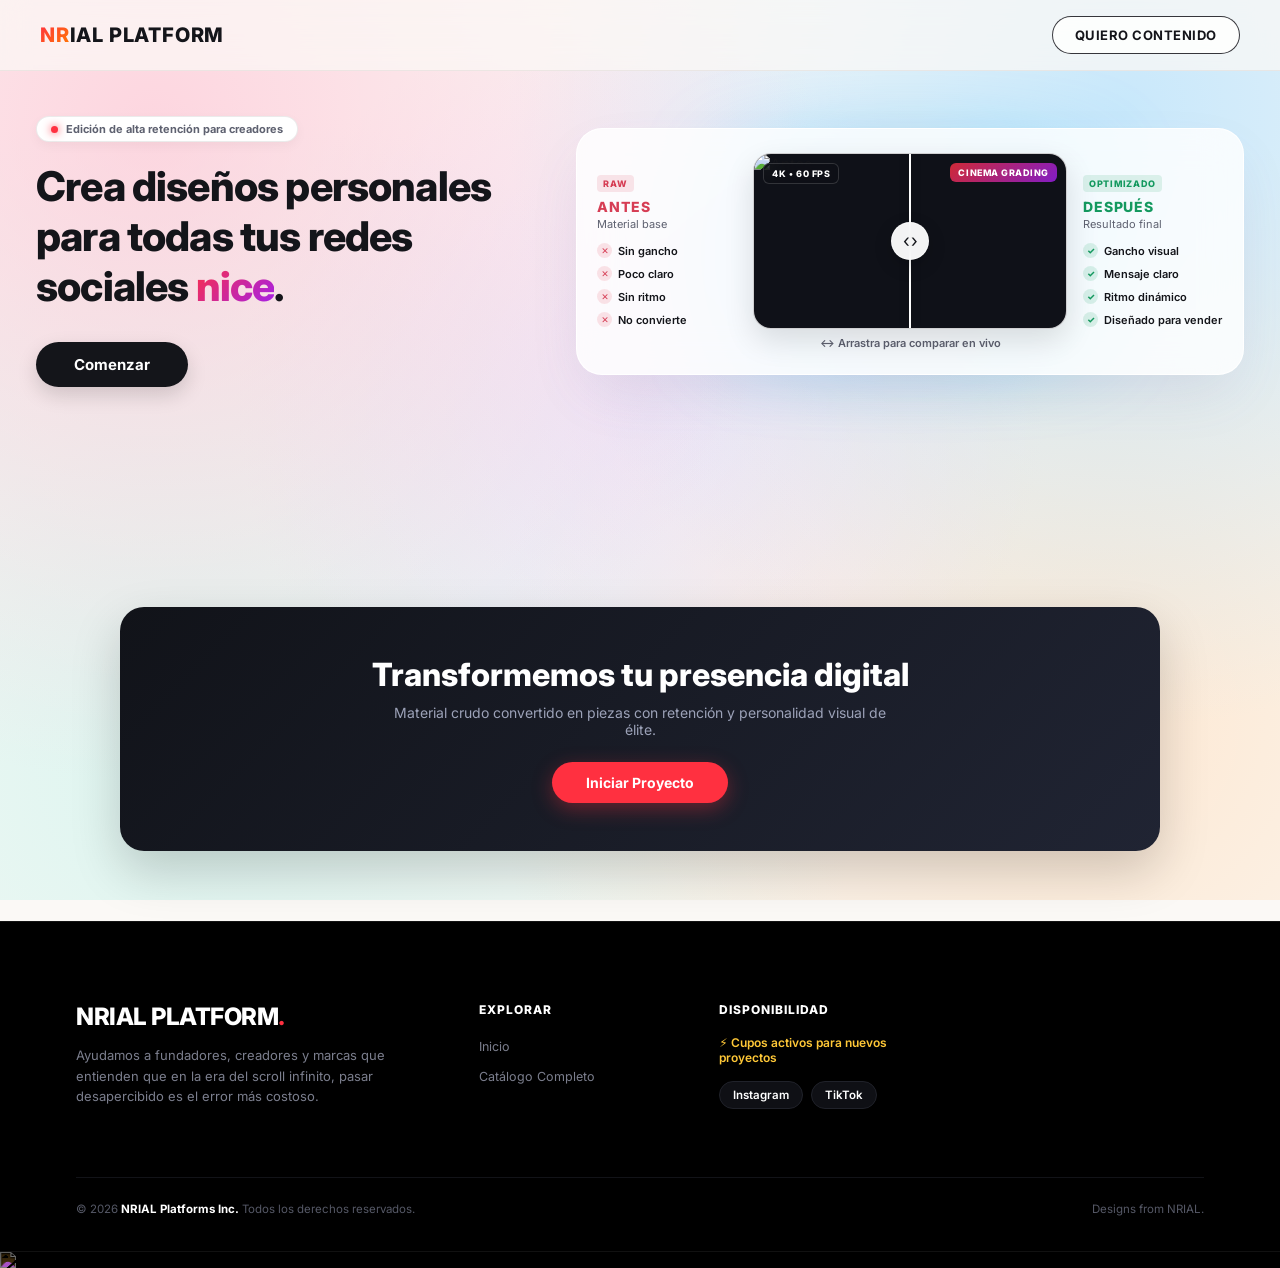
==== index.html @ 4a310483 "manifest" ====
<!doctype html>
<html lang="es">
<head>
  <meta charset="utf-8" />
  <meta name="viewport" content="width=device-width, initial-scale=1" />
  <title>NRIAL PLATFORM</title>
  
  <link rel="preconnect" href="https://fonts.googleapis.com">
  <link rel="preconnect" href="https://fonts.gstatic.com" crossorigin>
  <link href="https://fonts.googleapis.com/css2?family=Inter:wght@400;500;600;700;800&family=Syne:wght@700;800&display=swap" rel="stylesheet">
  <link rel="stylesheet" href="styles.css" />
</head>
<body>

  <!-- =========================================
       BARRA DE NAVEGACIÓN
  ========================================== -->
  <header class="navbar">
    <div class="nav-container">
      <a href="index.html" class="brand">
        <span class="brand-glow">NR</span>IAL PLATFORM
      </a>
      <a href="#contacto" class="btn-nav">QUIERO CONTENIDO</a>
    </div>
  </header>

  <!-- =========================================
       1. HERO HORIZONTAL 16:9
  ========================================== -->
  <section class="hero-wrapper">
    <div class="hero-grid">
      
      <div class="hero-left">
        <div class="hero-pill-badge">
          <span class="pill-dot"></span>
          <span>Edición de alta retención para creadores</span>
        </div>
        <h1 class="hero-title">
          Crea diseños personales para todas tus redes sociales <span class="highlight-gradient">nice</span>.
        </h1>
        <div class="hero-action">
          <a href="#galeria" class="btn-start">Comenzar</a>
        </div>
      </div>

      <div class="hero-right">
        <div class="hero-ambient-glow"></div>

        <div class="card-horizontal">
          <!-- Lateral ANTES -->
          <div class="panel-side side-before">
            <span class="panel-chip chip-before">RAW</span>
            <h2 class="panel-title">ANTES</h2>
            <span class="panel-subtitle">Material base</span>
            <ul class="panel-list">
              <li><span class="bullet-cross">✕</span> Sin gancho</li>
              <li><span class="bullet-cross">✕</span> Poco claro</li>
              <li><span class="bullet-cross">✕</span> Sin ritmo</li>
              <li><span class="bullet-cross">✕</span> No convierte</li>
            </ul>
          </div>

          <!-- Comparador 16:9 -->
          <div class="comparator-outer">
            <div class="badge-cinema badge-top-left">4K • 60 FPS</div>
            <div class="badge-cinema badge-top-right">CINEMA GRADING</div>

            <div class="comparator-16-9" data-comparison>
              <img
                class="media-layer"
                src="assets/videoantes.webp"
                alt="Antes"
                draggable="false"
              />
              <div class="media-clip">
                <img
                  class="media-layer"
                  src="assets/videodespues.webp"
                  alt="Después"
                  draggable="false"
                />
              </div>
              <div class="slider-line"></div>
              <div class="slider-handle">
                <span>‹</span><span>›</span>
              </div>
            </div>

            <div class="slider-hint">
              <span>↔ Arrastra para comparar en vivo</span>
            </div>
          </div>

          <!-- Lateral DESPUÉS -->
          <div class="panel-side side-after">
            <span class="panel-chip chip-after">OPTIMIZADO</span>
            <h2 class="panel-title">DESPUÉS</h2>
            <span class="panel-subtitle">Resultado final</span>
            <ul class="panel-list">
              <li><span class="bullet-check">✓</span> Gancho visual</li>
              <li><span class="bullet-check">✓</span> Mensaje claro</li>
              <li><span class="bullet-check">✓</span> Ritmo dinámico</li>
              <li><span class="bullet-check">✓</span> Diseñado para vender</li>
            </ul>
          </div>
        </div>
      </div>

    </div>
  </section>

  <!-- =========================================
       2. SECCIÓN GALERÍA (MÁXIMO 6 CARTILLAS)
  ========================================== -->
  <section class="gallery-section" id="galeria">
    <div class="gallery-container">
      <div class="cards-grid" id="cards-grid"></div>

      <div class="load-more-wrap">
        <a href="galeria.html" id="load-more-btn" class="btn-load-more is-hidden">
          Ver más...
        </a>
      </div>
    </div>
  </section>

  <!-- =========================================
       3. BANNER PRE-FOOTER
  ========================================== -->
  <section class="cta-banner" id="contacto">
    <div class="cta-inner">
      <h2>Transformemos tu presencia digital</h2>
      <p>Material crudo convertido en piezas con retención y personalidad visual de élite.</p>
      <a href="https://wa.me/" target="_blank" rel="noopener" class="btn-cta-main">
        Iniciar Proyecto
      </a>
    </div>
  </section>

  <!-- =========================================
       PIE DE PÁGINA TOTALMENTE EN NEGRO (#000000)
  ========================================== -->
  <footer class="footer-creative">
    <div class="footer-container">
      <div class="footer-top">
        <div class="footer-col brand-col">
          <div class="footer-brand">NRIAL PLATFORM<span class="brand-dot">.</span></div>
          <p class="footer-manifesto">
            Ayudamos a fundadores, creadores y marcas que entienden que en la era del scroll infinito, pasar desapercibido es el error más costoso.
          </p>
        </div>

        <div class="footer-col">
          <h4 class="col-title">Explorar</h4>
          <ul class="col-links">
            <li><a href="index.html">Inicio</a></li>
            <li><a href="galeria.html">Catálogo Completo</a></li>
          </ul>
        </div>

        <div class="footer-col">
          <h4 class="col-title">Disponibilidad</h4>
          <div class="studio-clock">
            <span>⚡ Cupos activos para nuevos proyectos</span>
          </div>
          <div class="social-pills">
            <a href="https://instagram.com" target="_blank" rel="noopener" class="social-pill">Instagram</a>
            <a href="https://tiktok.com" target="_blank" rel="noopener" class="social-pill">TikTok</a>
          </div>
        </div>
      </div>

      <div class="footer-bottom">
        <div class="copyright">
          © 2026 <strong>NRIAL Platforms Inc.</strong> Todos los derechos reservados.
        </div>
        <div class="signature">
          Designs from NRIAL.
        </div>
      </div>
    </div>

    <div class="footer-image-strip">
      <img src="nrial.png" alt="NRIAL" class="nrial-bottom-img" />
    </div>
  </footer>

  <!-- =========================================
       PLANTILLA REUTILIZABLE (SOPORTA VIDEO E IMAGEN)
  ========================================== -->
  <template id="card-template">
    <article class="ig-card">
      <header class="post-header">
        <div class="profile">
          <div class="story-ring">
            <div class="avatar"><span>NR</span></div>
          </div>
          <div class="profile-meta">
            <div class="username-row">
              <strong>nrial.platforms</strong>
              <span class="verified" aria-label="verificado">✓</span>
            </div>
            <span class="location">Miami, USA</span>
          </div>
        </div>
        <button class="more" type="button" aria-label="Más opciones">•••</button>
      </header>

      <!-- Comparador 3:4 -->
      <div class="comparison-wrap">
        <div class="comparison" data-comparison>
          <img class="before-media" alt="Antes" draggable="false" loading="lazy" />
          <div class="after-clip">
            <video class="after-video" muted loop playsinline preload="none"></video>
          </div>
          <span class="media-label before-label">Antes</span>
          <span class="media-label after-label">Después</span>
          <div class="slider-line"></div>
          <div class="slider-handle">
            <span>‹</span><span>›</span>
          </div>
        </div>
      </div>

      <div class="post-actions">
        <div class="left-actions">
          <div class="action-item liked">
            <svg aria-label="Me gusta" width="22" height="22" viewBox="0 0 24 24" fill="#ff3040">
              <path d="M12 21.35l-1.45-1.32C5.4 15.36 2 12.28 2 8.5 2 5.42 4.42 3 7.5 3c1.74 0 3.41.81 4.5 2.09C13.09 3.81 14.76 3 16.5 3 19.58 3 22 5.42 22 8.5c0 3.78-3.4 6.86-8.55 11.54L12 21.35z"/>
            </svg>
            <span>12.8K</span>
          </div>
          <div class="action-item">
            <svg aria-label="Comentar" width="22" height="22" viewBox="0 0 24 24" fill="none" stroke="currentColor" stroke-width="2" stroke-linecap="round" stroke-linejoin="round">
              <path d="M21 11.5a8.38 8.38 0 0 1-.9 3.8 8.5 8.5 0 0 1-7.6 4.7 8.38 8.38 0 0 1-3.8-.9L3 21l1.9-5.7a8.38 8.38 0 0 1-.9-3.8 8.5 8.5 0 0 1 4.7-7.6 8.38 8.38 0 0 1 3.8-.9h.5a8.48 8.48 0 0 1 8 8v.5z"/>
            </svg>
            <span>186</span>
          </div>
          <div class="action-item">
            <svg aria-label="Repost" width="21" height="21" viewBox="0 0 24 24" fill="none" stroke="currentColor" stroke-width="2" stroke-linecap="round" stroke-linejoin="round">
              <polyline points="17 1 21 5 17 9"></polyline>
              <path d="M3 11V9a4 4 0 0 1 4-4h14"></path>
              <polyline points="7 23 3 19 7 15"></polyline>
              <path d="M21 13v2a4 4 0 0 1-4 4H3"></path>
            </svg>
            <span>75</span>
          </div>
        </div>
        <div class="action-item save-action">
          <svg aria-label="Guardar" width="22" height="22" viewBox="0 0 24 24" fill="none" stroke="currentColor" stroke-width="2" stroke-linecap="round" stroke-linejoin="round">
            <path d="M19 21l-7-5-7 5V5a2 2 0 0 1 2-2h10a2 2 0 0 1 2 2z"></path>
          </svg>
        </div>
      </div>

      <div class="engagement">
        <div class="mini-avatars" aria-hidden="true">
          <span>AB</span><span>LM</span><span>JR</span>
        </div>
        <strong>12,847 Me gusta</strong>
      </div>

      <div class="caption">
        <strong>nrial.platforms</strong>
        <span>Transformación visual real de alta fidelidad. 🔥</span>
        <div class="hashtags">#Visuales #AntesYDespues #Nrial</div>
      </div>

      <footer class="post-footer">
        <button class="comments-link" type="button">Ver los 186 comentarios</button>
        <span class="dot">•</span>
        <span>Hace 2 días</span>
      </footer>
    </article>
  </template>

  <script src="script.js"></script>
</body>
</html>
---- styles.css ----
/* ======================================================
   CONFIGURACIÓN GENERAL
====================================================== */
* {
  box-sizing: border-box;
}

:root {
  --text-main: #14151a;
  --text-muted: #5e6170;
  --bg-paper: #fbf9f6;
  --card-glass: rgba(255, 255, 255, 0.82);
  --border-soft: rgba(255, 255, 255, 0.95);
  --shadow-watercolor: 0 24px 60px -15px rgba(115, 95, 145, 0.15);
  --accent-red: #ff3040;
  --accent-green: #14995f;
}

html, body {
  margin: 0;
  min-height: 100%;
  font-family: 'Inter', system-ui, -apple-system, sans-serif;
  color: var(--text-main);
  background-color: var(--bg-paper);
  background-image:
    radial-gradient(circle at 12% 14%, rgba(255, 185, 205, 0.55) 0%, transparent 48%),
    radial-gradient(circle at 88% 12%, rgba(165, 220, 255, 0.58) 0%, transparent 45%),
    radial-gradient(circle at 50% 45%, rgba(225, 205, 255, 0.42) 0%, transparent 50%),
    radial-gradient(circle at 85% 80%, rgba(255, 215, 175, 0.5) 0%, transparent 46%),
    radial-gradient(circle at 15% 85%, rgba(185, 240, 232, 0.46) 0%, transparent 50%);
  background-attachment: fixed;
  overflow-x: hidden;
}

/* ======================================================
   NAVBAR
====================================================== */
.navbar {
  width: 100%;
  padding: 16px 40px;
  background: rgba(251, 249, 246, 0.72);
  backdrop-filter: blur(14px);
  -webkit-backdrop-filter: blur(14px);
  border-bottom: 1px solid rgba(225, 220, 215, 0.6);
  position: sticky;
  top: 0;
  z-index: 100;
}

.nav-container {
  max-width: 1400px;
  margin: 0 auto;
  display: flex;
  justify-content: space-between;
  align-items: center;
}

.brand {
  font-size: 20px;
  font-weight: 800;
  letter-spacing: 0.04em;
  text-decoration: none;
  color: var(--text-main);
}

.brand-glow {
  background: linear-gradient(135deg, #ff3040, #ff7b00);
  -webkit-background-clip: text;
  -webkit-text-fill-color: transparent;
}

.btn-nav {
  text-decoration: none;
  font-size: 13px;
  font-weight: 700;
  letter-spacing: 0.04em;
  color: var(--text-main);
  padding: 10px 22px;
  border-radius: 999px;
  border: 1.5px solid rgba(20, 21, 26, 0.85);
  background: rgba(255, 255, 255, 0.85);
  transition: all 0.25s ease;
}

.btn-nav:hover {
  background: #14151a;
  color: #fff;
}

/* ======================================================
   1. HERO HORIZONTAL (16:9)
====================================================== */
.hero-wrapper {
  max-width: 1400px;
  margin: 0 auto;
  padding: 45px 36px 65px;
}

.hero-grid {
  display: grid;
  grid-template-columns: 1fr 1.35fr;
  gap: 46px;
  align-items: center;
}

.hero-pill-badge {
  display: inline-flex;
  align-items: center;
  gap: 8px;
  background: #ffffff;
  padding: 5px 14px;
  border-radius: 999px;
  border: 1px solid rgba(0, 0, 0, 0.08);
  font-size: 11px;
  font-weight: 700;
  color: var(--text-muted);
  margin-bottom: 20px;
  box-shadow: 0 4px 12px rgba(0, 0, 0, 0.04);
}

.pill-dot {
  width: 7px;
  height: 7px;
  background: var(--accent-red);
  border-radius: 50%;
  box-shadow: 0 0 8px var(--accent-red);
}

.hero-title {
  font-size: clamp(30px, 3.2vw, 44px);
  line-height: 1.22;
  font-weight: 800;
  letter-spacing: -0.02em;
  margin: 0 0 30px;
}

.highlight-gradient {
  background: linear-gradient(135deg, #ff3040, #a020f0);
  -webkit-background-clip: text;
  -webkit-text-fill-color: transparent;
}

.btn-start {
  display: inline-block;
  text-decoration: none;
  font-size: 15px;
  font-weight: 700;
  color: #fff;
  background: #14151a;
  padding: 13px 38px;
  border-radius: 999px;
  box-shadow: 0 8px 20px rgba(0, 0, 0, 0.15);
  transition: all 0.25s ease;
}

.btn-start:hover {
  transform: translateY(-2px);
  box-shadow: 0 12px 28px rgba(0, 0, 0, 0.22);
}

.hero-right {
  position: relative;
  width: 100%;
}

.hero-ambient-glow {
  position: absolute;
  inset: -10px;
  background: radial-gradient(circle at 50% 50%, rgba(255, 48, 64, 0.18), rgba(0, 180, 255, 0.18), transparent 70%);
  filter: blur(28px);
  z-index: 1;
  pointer-events: none;
}

.card-horizontal {
  position: relative;
  z-index: 2;
  background: var(--card-glass);
  border: 1px solid var(--border-soft);
  border-radius: 26px;
  padding: 24px 20px;
  box-shadow: var(--shadow-watercolor);
  backdrop-filter: blur(20px);
  -webkit-backdrop-filter: blur(20px);
  display: grid;
  grid-template-columns: 140px 1fr 140px;
  gap: 16px;
  align-items: center;
}

.panel-side {
  display: flex;
  flex-direction: column;
}

.panel-chip {
  font-size: 9px;
  font-weight: 800;
  letter-spacing: 0.08em;
  padding: 3px 6px;
  border-radius: 4px;
  width: fit-content;
  margin-bottom: 6px;
}

.chip-before { background: rgba(214, 61, 84, 0.12); color: #d63d54; }
.chip-after { background: rgba(20, 153, 95, 0.12); color: #14995f; }

.panel-title {
  font-size: 14px;
  font-weight: 800;
  letter-spacing: 0.06em;
  margin: 0;
}

.side-before .panel-title { color: #d63d54; }
.side-after .panel-title { color: #14995f; }

.panel-subtitle {
  font-size: 11px;
  color: var(--text-muted);
  margin-top: 2px;
  margin-bottom: 12px;
}

.panel-list {
  list-style: none;
  padding: 0;
  margin: 0;
  display: flex;
  flex-direction: column;
  gap: 8px;
}

.panel-list li {
  display: flex;
  align-items: center;
  gap: 6px;
  font-size: 11px;
  font-weight: 600;
}

.bullet-cross, .bullet-check {
  width: 15px;
  height: 15px;
  border-radius: 50%;
  display: inline-grid;
  place-items: center;
  font-size: 9px;
  font-weight: 800;
  flex-shrink: 0;
}

.bullet-cross { background: rgba(230, 70, 90, 0.14); color: #d63d54; }
.bullet-check { background: rgba(20, 160, 100, 0.14); color: #14995f; }

.comparator-outer {
  position: relative;
  width: 100%;
}

.badge-cinema {
  position: absolute;
  z-index: 10;
  top: 10px;
  font-size: 9px;
  font-weight: 800;
  letter-spacing: 0.06em;
  padding: 4px 8px;
  border-radius: 6px;
  backdrop-filter: blur(8px);
  -webkit-backdrop-filter: blur(8px);
  pointer-events: none;
}

.badge-top-left {
  left: 10px;
  background: rgba(14, 16, 22, 0.65);
  color: #ffffff;
  border: 1px solid rgba(255, 255, 255, 0.15);
}

.badge-top-right {
  right: 10px;
  background: linear-gradient(135deg, rgba(255, 48, 64, 0.8), rgba(160, 32, 240, 0.8));
  color: #fff;
}

.comparator-16-9 {
  --split: 50%;
  position: relative;
  width: 100%;
  aspect-ratio: 16 / 9;
  border-radius: 18px;
  overflow: hidden;
  background: #0f1118;
  user-select: none;
  touch-action: none;
  cursor: ew-resize;
  border: 1px solid rgba(255, 255, 255, 0.8);
  box-shadow: 0 12px 30px rgba(0, 0, 0, 0.12);
}

.media-layer {
  position: absolute;
  inset: 0;
  width: 100%;
  height: 100%;
  object-fit: cover;
  pointer-events: none;
}

.media-clip {
  position: absolute;
  inset: 0;
  width: 100%;
  height: 100%;
  z-index: 2;
  overflow: hidden;
  clip-path: inset(0 0 0 var(--split, 50%));
  pointer-events: none;
}

.slider-hint {
  text-align: center;
  font-size: 11px;
  font-weight: 600;
  color: var(--text-muted);
  margin-top: 7px;
}

/* ======================================================
   SLIDER (LÍNEA Y MANIJA)
====================================================== */
.slider-line {
  position: absolute;
  z-index: 8;
  top: 0;
  bottom: 0;
  left: var(--split, 50%);
  width: 2px;
  transform: translateX(-50%);
  background: #ffffff;
  box-shadow: 0 0 8px rgba(0, 0, 0, 0.35);
  pointer-events: none;
}

.slider-handle {
  position: absolute;
  z-index: 9;
  top: 50%;
  left: var(--split, 50%);
  transform: translate(-50%, -50%);
  width: 38px;
  height: 38px;
  border-radius: 50%;
  border: 1px solid rgba(255, 255, 255, 0.7);
  background: rgba(255, 255, 255, 0.95);
  backdrop-filter: blur(8px);
  display: flex;
  justify-content: center;
  align-items: center;
  gap: 1px;
  color: #14151a;
  font-size: 18px;
  line-height: 1;
  pointer-events: none;
  box-shadow: 0 6px 18px rgba(0, 0, 0, 0.18);
}

[data-comparison].is-resetting .slider-line,
[data-comparison].is-resetting .slider-handle {
  transition: left 0.45s cubic-bezier(0.25, 1, 0.5, 1);
}
[data-comparison].is-resetting .media-clip,
[data-comparison].is-resetting .after-clip {
  transition: clip-path 0.45s cubic-bezier(0.25, 1, 0.5, 1);
}

/* ======================================================
   2. GALERÍA: CONTENEDOR
====================================================== */
.gallery-section {
  max-width: 1400px;
  margin: 0 auto;
  padding: 20px 36px 70px;
}

.gallery-container {
  max-width: 1080px;
  margin: 0 auto;
}

.cards-grid {
  display: grid;
  grid-template-columns: repeat(3, 1fr);
  gap: 24px;
  width: 100%;
  align-items: start;
}

.load-more-wrap {
  display: flex;
  justify-content: center;
  margin-top: 45px;
}

.btn-load-more {
  text-decoration: none;
  border: 1.5px solid rgba(20, 21, 26, 0.85);
  background: rgba(255, 255, 255, 0.92);
  backdrop-filter: blur(10px);
  color: var(--text-main);
  padding: 12px 42px;
  font-size: 14px;
  font-weight: 700;
  letter-spacing: 0.04em;
  border-radius: 999px;
  cursor: pointer;
  box-shadow: 0 8px 22px rgba(0, 0, 0, 0.06);
  transition: all 0.25s ease;
  display: inline-block;
}

.btn-load-more:hover {
  background: #14151a;
  color: #fff;
  transform: translateY(-2px);
  box-shadow: 0 12px 28px rgba(0, 0, 0, 0.14);
}

.btn-load-more.is-hidden {
  display: none;
}

/* ======================================================
   CARTILLA Y COMPARADOR 3:4 (ANTI-CLS)
====================================================== */
.ig-card {
  width: 100%;
  max-width: 330px;
  margin: 0 auto;
  background: #fff;
  border: 1px solid #e9e9ee;
  border-radius: 20px;
  overflow: hidden;
  box-shadow: 0 16px 40px rgba(30, 20, 50, 0.07);
}

.post-header {
  display: flex;
  align-items: center;
  justify-content: space-between;
  padding: 12px 14px;
}

.profile {
  display: flex;
  align-items: center;
  gap: 9px;
}

.story-ring {
  width: 38px;
  height: 38px;
  padding: 2px;
  border-radius: 50%;
  background: conic-gradient(from 210deg, #feda75, #fa7e1e, #d62976, #962fbf, #4f5bd5, #feda75);
}

.avatar {
  width: 100%;
  height: 100%;
  border-radius: 50%;
  display: grid;
  place-items: center;
  background: #0f1014;
  color: #fff;
  font-weight: 700;
  font-size: 11px;
}

.profile-meta {
  display: flex;
  flex-direction: column;
}

.username-row {
  display: flex;
  align-items: center;
  gap: 4px;
}

.username-row strong {
  font-size: 12.5px;
}

.verified {
  width: 13px;
  height: 13px;
  border-radius: 50%;
  display: inline-grid;
  place-items: center;
  background: #1976f3;
  color: #fff;
  font-size: 8px;
  font-weight: 800;
}

.location, .card-location {
  font-size: 10.5px;
  color: var(--text-muted);
}

.more {
  border: 0;
  background: transparent;
  cursor: pointer;
  font-size: 15px;
}

.comparison-wrap {
  padding: 0 8px;
}

/* Relación 3:4 estricta para eliminar saltos de diseño */
.comparison {
  --split: 50%;
  position: relative;
  width: 100%;
  aspect-ratio: 3 / 4;
  border-radius: 14px;
  overflow: hidden;
  background: #0f1118;
  user-select: none;
  touch-action: none;
  cursor: ew-resize;
}

/* Cubre completamente la caja 3:4 con imagen o video */
.before-media,
.after-clip video,
.after-clip img,
.after-clip .after-media {
  position: absolute;
  inset: 0;
  width: 100%;
  height: 100%;
  object-fit: cover;
  pointer-events: none;
  display: block;
}

.after-clip {
  position: absolute;
  inset: 0;
  width: 100%;
  height: 100%;
  z-index: 2;
  overflow: hidden;
  clip-path: inset(0 0 0 var(--split, 50%));
  pointer-events: none;
}

.media-label {
  position: absolute;
  top: 10px;
  z-index: 6;
  padding: 3px 7px;
  border-radius: 5px;
  background: rgba(12, 14, 18, 0.45);
  backdrop-filter: blur(8px);
  color: #fff;
  font-size: 8.5px;
  font-weight: 600;
  text-transform: uppercase;
  pointer-events: none;
}

.before-label { left: 10px; }
.after-label { right: 10px; }

.post-actions {
  display: flex;
  justify-content: space-between;
  align-items: center;
  padding: 10px 14px 0;
  user-select: none;
}

.left-actions {
  display: flex;
  gap: 12px;
}

.action-item {
  display: inline-flex;
  align-items: center;
  gap: 4px;
  font-size: 11.5px;
  font-weight: 600;
}

.action-item svg {
  display: block;
}

.action-item.save-action {
  margin-left: auto;
}

.engagement {
  display: flex;
  align-items: center;
  gap: 7px;
  padding: 9px 14px 0;
  font-size: 12px;
}

.mini-avatars {
  display: flex;
}

.mini-avatars span {
  width: 19px;
  height: 19px;
  margin-right: -5px;
  border-radius: 50%;
  display: grid;
  place-items: center;
  color: #fff;
  font-size: 7px;
  font-weight: 700;
  border: 1.5px solid #fff;
  background: linear-gradient(135deg, #2d2d37, #999);
}

.mini-avatars span:nth-child(2) { background: linear-gradient(135deg, #f28b30, #8440a7); }
.mini-avatars span:nth-child(3) { background: linear-gradient(135deg, #2870c7, #72b6ff); }

.caption {
  padding: 7px 14px 0;
  font-size: 12px;
  line-height: 1.42;
}

.hashtags {
  margin-top: 3px;
  color: #3567c7;
}

.post-footer {
  display: flex;
  align-items: center;
  gap: 7px;
  padding: 9px 14px 14px;
  color: var(--text-muted);
  font-size: 11.5px;
}

.comments-link {
  border: 0;
  background: transparent;
  padding: 0;
  font: inherit;
  color: inherit;
  cursor: pointer;
}

.dot {
  color: #aaa;
}

/* ======================================================
   3. CTA BANNER PRE-FOOTER
====================================================== */
.cta-banner {
  max-width: 1080px;
  margin: 20px auto 70px;
  padding: 0 20px;
}

.cta-inner {
  background: linear-gradient(135deg, #111319 0%, #202433 100%);
  border-radius: 24px;
  padding: 48px 30px;
  text-align: center;
  color: #ffffff;
  box-shadow: 0 20px 50px rgba(0, 0, 0, 0.18);
}

.cta-inner h2 {
  font-size: clamp(24px, 2.5vw, 34px);
  margin: 0 0 10px;
  font-weight: 800;
}

.cta-inner p {
  font-size: 14px;
  color: #9ca2b8;
  max-width: 500px;
  margin: 0 auto 24px;
}

.btn-cta-main {
  text-decoration: none;
  background: var(--accent-red);
  color: #ffffff;
  padding: 12px 34px;
  border-radius: 999px;
  font-weight: 700;
  font-size: 14px;
  display: inline-block;
  transition: all 0.2s ease;
  box-shadow: 0 6px 20px rgba(255, 48, 64, 0.35);
}

.btn-cta-main:hover {
  transform: translateY(-2px);
  background: #e62333;
}

/* ======================================================
   4. PIE DE PÁGINA EN NEGRO TOTAL (#000000)
====================================================== */
.footer-creative {
  background-color: #000000 !important;
  color: #ffffff;
  padding: 80px 0 0 0;
  margin: 0;
  overflow: hidden;
  border-top: 1px solid #141414;
}

.footer-container {
  max-width: 1200px;
  margin: 0 auto;
  padding: 0 36px;
}

.footer-top {
  display: grid;
  grid-template-columns: 1.8fr 1fr 1fr 1.2fr;
  gap: 36px;
  margin-bottom: 50px;
}

.footer-brand {
  font-size: 24px;
  font-weight: 800;
  letter-spacing: -0.02em;
  margin-bottom: 14px;
  color: #ffffff;
}

.brand-dot {
  color: var(--accent-red);
}

.footer-manifesto {
  font-size: 13px;
  line-height: 1.6;
  color: #7b7e8d;
  max-width: 320px;
  margin-bottom: 20px;
}

.studio-clock {
  font-size: 12px;
  font-weight: 600;
  color: #ffc837;
  margin-bottom: 16px;
}

.social-pills {
  display: flex;
  gap: 8px;
  flex-wrap: wrap;
}

.social-pill {
  text-decoration: none;
  font-size: 11.5px;
  font-weight: 600;
  color: #fff;
  padding: 6px 13px;
  background: #0f1015;
  border: 1px solid #20222a;
  border-radius: 999px;
  transition: all 0.2s ease;
}

.social-pill:hover {
  background: #ffffff;
  color: #000000;
  border-color: #ffffff;
}

.col-title {
  font-size: 12px;
  font-weight: 800;
  letter-spacing: 0.08em;
  text-transform: uppercase;
  color: #ffffff;
  margin: 0 0 18px;
}

.col-links {
  list-style: none;
  padding: 0;
  margin: 0;
  display: flex;
  flex-direction: column;
  gap: 10px;
}

.col-links a, 
.col-links span {
  font-size: 12.5px;
  color: #7b7e8d;
  text-decoration: none;
  transition: color 0.2s ease;
}

.col-links a:hover {
  color: #ffffff;
}

.footer-bottom {
  padding-top: 24px;
  padding-bottom: 35px;
  border-top: 1px solid #121318;
  display: flex;
  justify-content: space-between;
  align-items: center;
  font-size: 11.5px;
  color: #555866;
}

.copyright strong {
  color: #ffffff;
}

.footer-image-strip {
  width: 100vw;
  margin-left: calc(50% - 50vw);
  background: #000000;
  display: block;
  line-height: 0;
  overflow: hidden;
  border-top: 1px solid #111111;
}

.nrial-bottom-img {
  width: 100%;
  height: auto;
  display: block;
  pointer-events: none;
  user-select: none;
  filter: invert(1);
}

/* ======================================================
   RESPONSIVO
====================================================== */
@media (max-width: 1180px) {
  .hero-grid {
    grid-template-columns: 1fr;
    gap: 36px;
  }
  .cards-grid {
    grid-template-columns: repeat(2, 1fr);
  }
  .footer-top {
    grid-template-columns: 1fr 1fr;
  }
}

@media (max-width: 760px) {
  .card-horizontal {
    grid-template-columns: 1fr;
    gap: 16px;
  }
  .comparator-outer {
    order: -1;
  }
  .panel-side {
    align-items: center;
    text-align: center;
  }
  .cards-grid {
    grid-template-columns: 1fr;
  }
  .footer-top {
    grid-template-columns: 1fr;
    gap: 28px;
  }
  .footer-bottom {
    flex-direction: column;
    gap: 10px;
    text-align: center;
  }
}
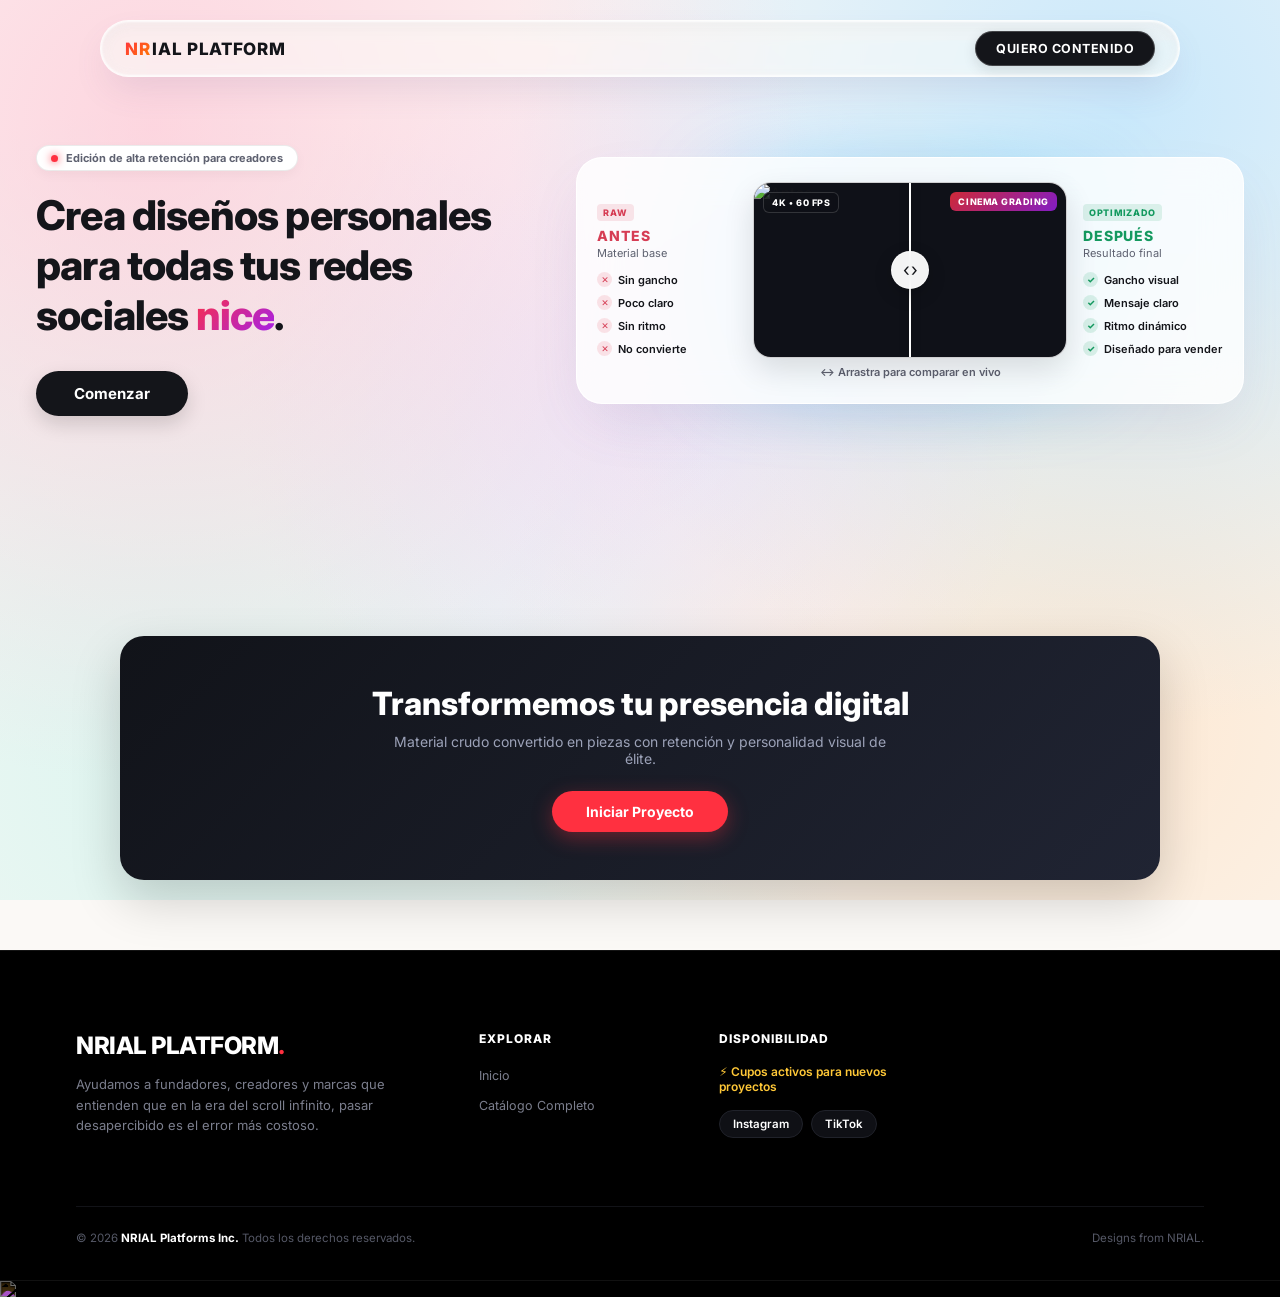
==== commit fd9482d5: "glass" ====
--- a/index.html
+++ b/index.html
@@ -9,13 +9,38 @@
   <link rel="preconnect" href="https://fonts.gstatic.com" crossorigin>
   <link href="https://fonts.googleapis.com/css2?family=Inter:wght@400;500;600;700;800&family=Syne:wght@700;800&display=swap" rel="stylesheet">
   <link rel="stylesheet" href="styles.css" />
-</head>
-<body>
-
-  <!-- =========================================
-       BARRA DE NAVEGACIÓN
-  ========================================== -->
-  <header class="navbar">
+  </head>
+  <!-- =========================================
+      BARRA DE NAVEGACIÓN: LIQUID GLASS CAPSULE
+  ========================================== -->
+  <header class="navbar liquidglass-nav">
+    <!-- Filtro SVG de refracción líquida y aberración cromática -->
+    <svg class="glass-surface__filter" xmlns="http://www.w3.org/2000/svg" aria-hidden="true">
+      <defs>
+        <filter id="glass-filter-_r_b_" color-interpolation-filters="sRGB" x="0%" y="0%" width="100%" height="100%">
+          <feImage
+            x="0"
+            y="0"
+            width="100%"
+            height="100%"
+            preserveAspectRatio="none"
+            result="map"
+            href="[data-uri]"
+          />
+          <feDisplacementMap in="SourceGraphic" in2="map" id="redchannel" result="dispRed" scale="-20" xChannelSelector="R" yChannelSelector="G"></feDisplacementMap>
+          <feColorMatrix in="dispRed" type="matrix" values="1 0 0 0 0 0 0 0 0 0 0 0 0 0 0 0 0 0 1 0" result="red"></feColorMatrix>
+          <feDisplacementMap in="SourceGraphic" in2="map" id="greenchannel" result="dispGreen" scale="-24" xChannelSelector="R" yChannelSelector="G"></feDisplacementMap>
+          <feColorMatrix in="dispGreen" type="matrix" values="0 0 0 0 0 0 1 0 0 0 0 0 0 0 0 0 0 0 1 0" result="green"></feColorMatrix>
+          <feDisplacementMap in="SourceGraphic" in2="map" id="bluechannel" result="dispBlue" scale="-28" xChannelSelector="R" yChannelSelector="G"></feDisplacementMap>
+          <feColorMatrix in="dispBlue" type="matrix" values="0 0 0 0 0 0 0 0 0 0 0 0 1 0 0 0 0 0 1 0" result="blue"></feColorMatrix>
+          <feBlend in="red" in2="green" mode="screen" result="rg"></feBlend>
+          <feBlend in="rg" in2="blue" mode="screen" result="output"></feBlend>
+          <feGaussianBlur in="output" stdDeviation="2.5"></feGaussianBlur>
+        </filter>
+      </defs>
+    </svg>
+
+    <!-- Contenedor interno -->
     <div class="nav-container">
       <a href="index.html" class="brand">
         <span class="brand-glow">NR</span>IAL PLATFORM
@@ -23,6 +48,7 @@
       <a href="#contacto" class="btn-nav">QUIERO CONTENIDO</a>
     </div>
   </header>
+<body>
 
   <!-- =========================================
        1. HERO HORIZONTAL 16:9
--- a/styles.css
+++ b/styles.css
@@ -33,34 +33,83 @@
 }
 
 /* ======================================================
-   NAVBAR
-====================================================== */
-.navbar {
-  width: 100%;
-  padding: 16px 40px;
-  background: rgba(251, 249, 246, 0.72);
-  backdrop-filter: blur(14px);
-  -webkit-backdrop-filter: blur(14px);
-  border-bottom: 1px solid rgba(225, 220, 215, 0.6);
-  position: sticky;
-  top: 0;
-  z-index: 100;
+   VARIABLES GLOBALES LIQUID GLASS
+====================================================== */
+:root {
+  --glass-frost: 0.12;
+  --glass-saturation: 1.4;
+  --filter-id: url(#glass-filter-_r_b_);
+}
+
+/* Espacio superior para que la cápsula flotante no tape el título */
+body {
+  padding-top: 100px;
+}
+
+/* SVG Filter invisible (Cero impacto en el DOM) */
+.glass-surface__filter {
+  pointer-events: none;
+  opacity: 0;
+  position: absolute;
+  width: 0;
+  height: 0;
+  z-index: -1;
+}
+
+/* ======================================================
+   CÁPSULA FLOTANTE LIQUID GLASS (DYNAMIC ISLAND)
+====================================================== */
+.navbar.liquidglass-nav {
+  position: fixed;
+  top: 20px;
+  left: 50%;
+  transform: translateX(-50%);
+  width: calc(100% - 48px);
+  max-width: 1080px;
+  padding: 10px 24px;
+  border-radius: 9999px; /* Cápsula curva perfecta */
+  z-index: 9999;
+  box-sizing: border-box;
+
+  /* Fondo translúcido con tinte cálido sutil */
+  background: rgba(251, 249, 246, 0.62);
+
+  /* Cascada de Filtro Líquido + Fallback nativo para máxima compatibilidad */
+  -webkit-backdrop-filter: blur(16px) saturate(var(--glass-saturation, 1.4));
+  backdrop-filter: blur(16px) saturate(var(--glass-saturation, 1.4));
+  -webkit-backdrop-filter: var(--filter-id, blur(16px)) saturate(var(--glass-saturation, 1.4));
+  backdrop-filter: var(--filter-id, blur(16px)) saturate(var(--glass-saturation, 1.4));
+
+  /* Sombras y reflejos especulares de bisel de vidrio líquido */
+  box-shadow: 
+    inset 0 0 2px 1px rgba(255, 255, 255, 0.85),
+    inset 0 0 12px 3px rgba(255, 255, 255, 0.3),
+    inset 0 4px 16px rgba(17, 17, 26, 0.05),
+    0 16px 36px -8px rgba(115, 95, 145, 0.16);
+
+  border: 1px solid rgba(255, 255, 255, 0.75);
+  transition: all 0.3s cubic-bezier(0.16, 1, 0.3, 1);
 }
 
 .nav-container {
-  max-width: 1400px;
+  width: 100%;
+  max-width: 100%;
   margin: 0 auto;
   display: flex;
   justify-content: space-between;
   align-items: center;
 }
 
+/* Marca con tipografía nítida */
 .brand {
-  font-size: 20px;
+  font-size: 17px;
   font-weight: 800;
   letter-spacing: 0.04em;
   text-decoration: none;
   color: var(--text-main);
+  display: flex;
+  align-items: center;
+  gap: 2px;
 }
 
 .brand-glow {
@@ -69,22 +118,54 @@
   -webkit-text-fill-color: transparent;
 }
 
+/* Botón de acción estilo píldora de vidrio */
 .btn-nav {
   text-decoration: none;
-  font-size: 13px;
+  font-size: 12.5px;
   font-weight: 700;
   letter-spacing: 0.04em;
-  color: var(--text-main);
-  padding: 10px 22px;
-  border-radius: 999px;
-  border: 1.5px solid rgba(20, 21, 26, 0.85);
-  background: rgba(255, 255, 255, 0.85);
-  transition: all 0.25s ease;
+  color: #fff;
+  padding: 9px 20px;
+  border-radius: 9999px;
+  background: #14151a;
+  border: 1px solid rgba(255, 255, 255, 0.2);
+  box-shadow: 0 4px 14px rgba(0, 0, 0, 0.12);
+  transition: all 0.2s ease;
+  white-space: nowrap;
 }
 
 .btn-nav:hover {
-  background: #14151a;
-  color: #fff;
+  background: #252833;
+  transform: translateY(-1px);
+  box-shadow: 0 6px 18px rgba(0, 0, 0, 0.18);
+}
+
+/* ======================================================
+   RESPONSIVO MÓVIL (COMPACTO Y ULTRA-FLUIDO)
+====================================================== */
+@media (max-width: 768px) {
+  body {
+    padding-top: 80px;
+  }
+
+  .navbar.liquidglass-nav {
+    top: 12px;
+    width: calc(100% - 24px);
+    padding: 8px 16px;
+    background: rgba(251, 249, 246, 0.85); /* Mayor opacidad en móvil para legibilidad */
+    box-shadow: 
+      inset 0 0 2px 1px rgba(255, 255, 255, 0.9),
+      0 10px 26px -6px rgba(0, 0, 0, 0.1);
+  }
+
+  .brand {
+    font-size: 15px;
+  }
+
+  .btn-nav {
+    font-size: 11px;
+    padding: 7px 14px;
+  }
 }
 
 /* ======================================================
@@ -900,4 +981,39 @@
     gap: 10px;
     text-align: center;
   }
+}
+
+/* ======================================================
+   OPTIMIZACIÓN DE RENDIMIENTO Y MÓVIL (FINAL DEL CSS)
+====================================================== */
+
+/* 1. Aceleración por hardware y scroll vertical sin bloqueos */
+.comparison {
+  touch-action: pan-y;
+  transform: translateZ(0);
+  will-change: --split;
+}
+
+.after-clip {
+  transform: translateZ(0);
+  will-change: clip-path;
+}
+
+/* 2. Reglas exclusivas para pantallas móviles / táctiles */
+@media (max-width: 768px) {
+  html, body {
+    background-attachment: scroll !important; /* Elimina el repintado forzado en cada frame */
+  }
+
+  .card-horizontal,
+  .ig-card,
+  .slider-handle {
+    backdrop-filter: none !important; /* Quita el cálculo de blur en tiempo real */
+    -webkit-backdrop-filter: none !important;
+    background: rgba(255, 255, 255, 0.98);
+  }
+
+  .hero-ambient-glow {
+    display: none; /* Elimina el filtro blur de 28px que ahoga la GPU móvil */
+  }
 }
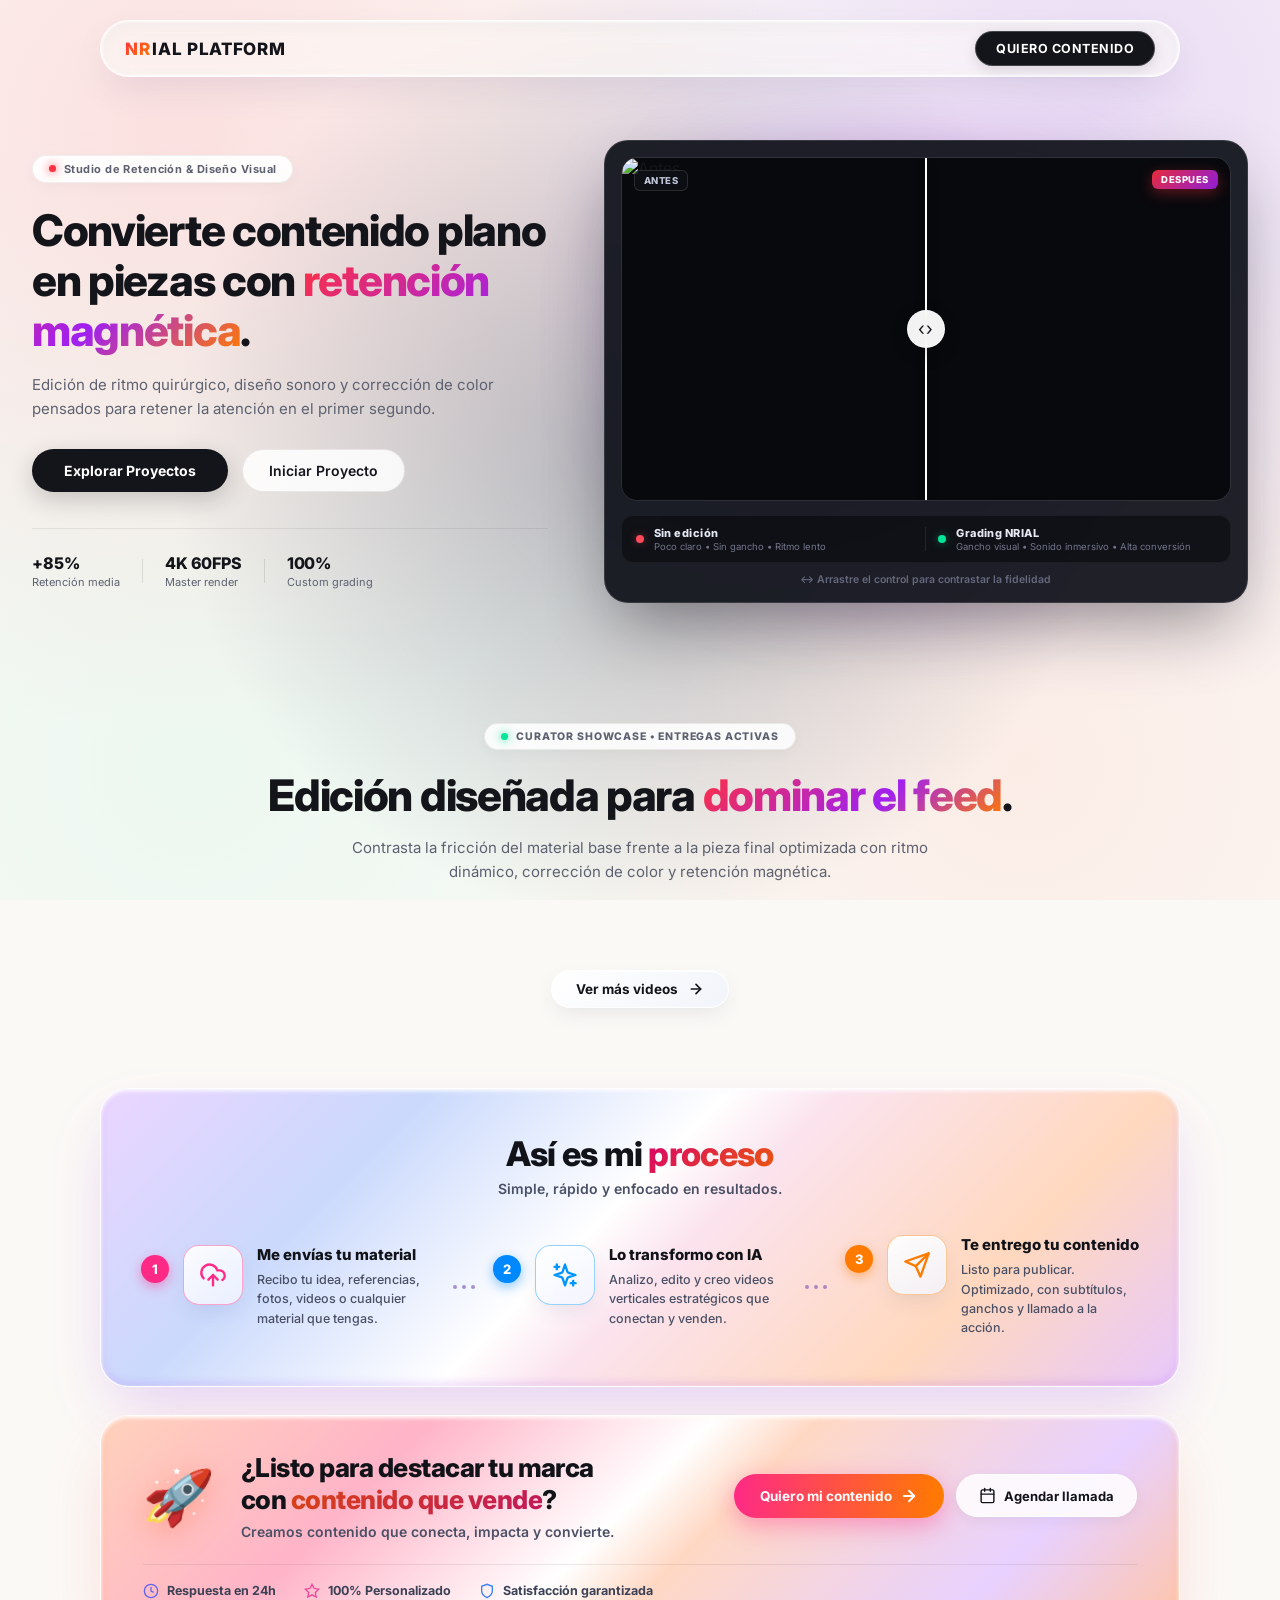
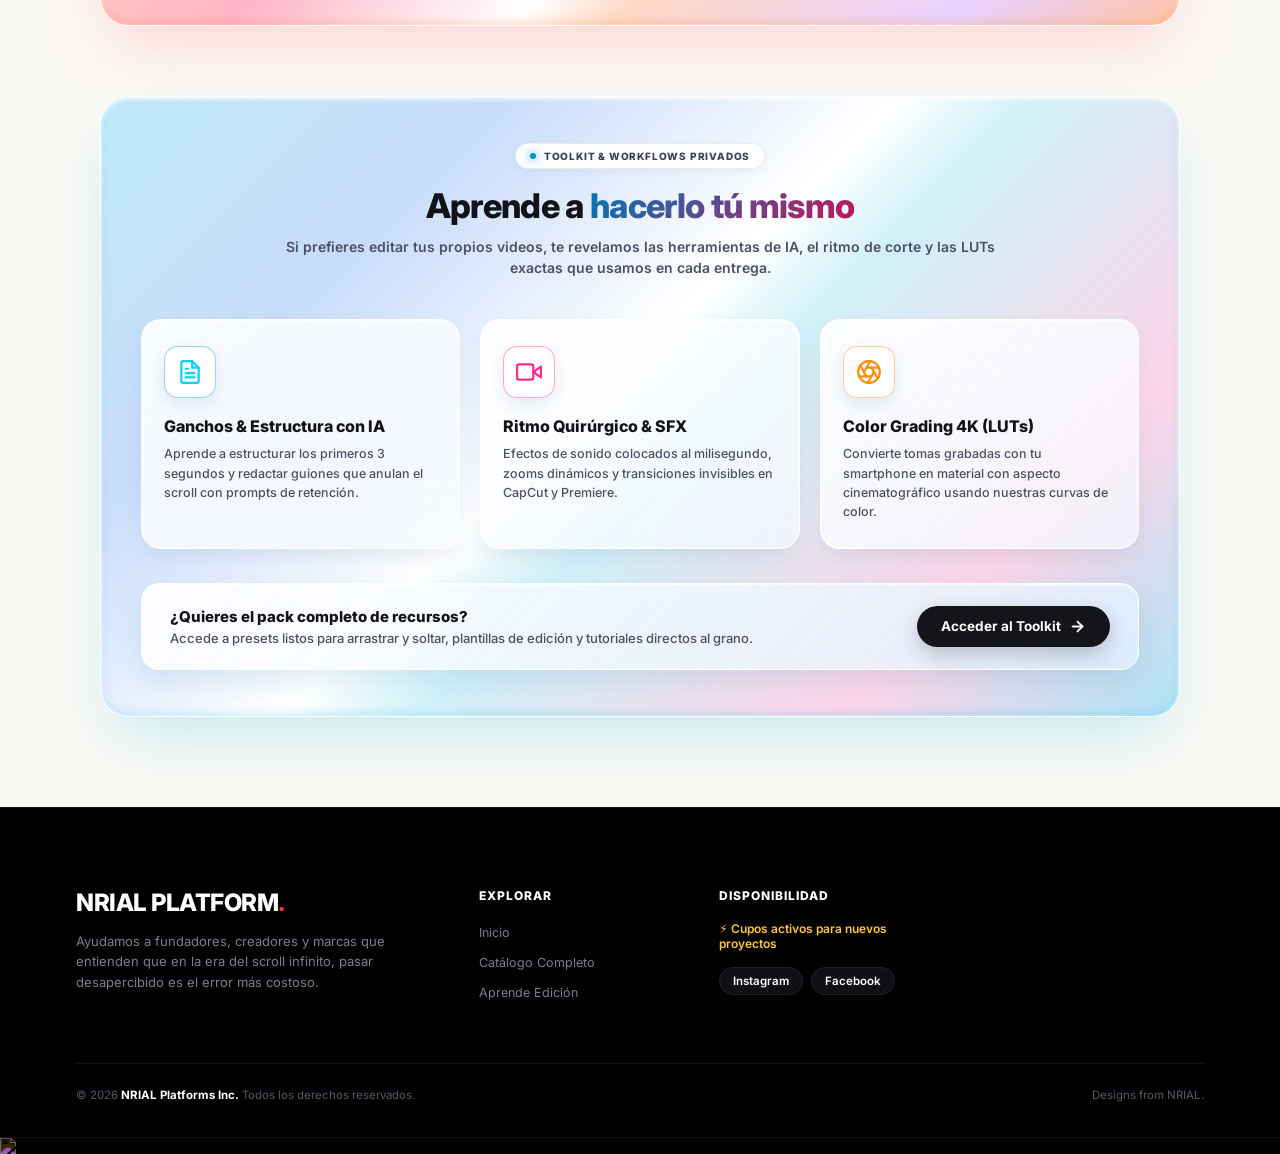
==== commit 0716e601: "lasti" ====
--- a/index.html
+++ b/index.html
@@ -9,12 +9,13 @@
   <link rel="preconnect" href="https://fonts.gstatic.com" crossorigin>
   <link href="https://fonts.googleapis.com/css2?family=Inter:wght@400;500;600;700;800&family=Syne:wght@700;800&display=swap" rel="stylesheet">
   <link rel="stylesheet" href="styles.css" />
-  </head>
-  <!-- =========================================
-      BARRA DE NAVEGACIÓN: LIQUID GLASS CAPSULE
+</head>
+<body>
+
+  <!-- =========================================
+       BARRA DE NAVEGACIÓN: LIQUID GLASS CAPSULE
   ========================================== -->
   <header class="navbar liquidglass-nav">
-    <!-- Filtro SVG de refracción líquida y aberración cromática -->
     <svg class="glass-surface__filter" xmlns="http://www.w3.org/2000/svg" aria-hidden="true">
       <defs>
         <filter id="glass-filter-_r_b_" color-interpolation-filters="sRGB" x="0%" y="0%" width="100%" height="100%">
@@ -40,7 +41,6 @@
       </defs>
     </svg>
 
-    <!-- Contenedor interno -->
     <div class="nav-container">
       <a href="index.html" class="brand">
         <span class="brand-glow">NR</span>IAL PLATFORM
@@ -48,49 +48,57 @@
       <a href="#contacto" class="btn-nav">QUIERO CONTENIDO</a>
     </div>
   </header>
-<body>
-
-  <!-- =========================================
-       1. HERO HORIZONTAL 16:9
+
+  <!-- =========================================
+       1. HERO CINE REDISEÑADO (16:9 STUDIO MONITOR)
   ========================================== -->
   <section class="hero-wrapper">
     <div class="hero-grid">
       
+      <!-- LADO IZQUIERDO -->
       <div class="hero-left">
         <div class="hero-pill-badge">
           <span class="pill-dot"></span>
-          <span>Edición de alta retención para creadores</span>
+          <span>Studio de Retención & Diseño Visual</span>
         </div>
         <h1 class="hero-title">
-          Crea diseños personales para todas tus redes sociales <span class="highlight-gradient">nice</span>.
+          Convierte contenido plano en piezas con <span class="highlight-gradient">retención magnética</span>.
         </h1>
-        <div class="hero-action">
-          <a href="#galeria" class="btn-start">Comenzar</a>
-        </div>
-      </div>
-
+        <p class="hero-description">
+          Edición de ritmo quirúrgico, diseño sonoro y corrección de color pensados para retener la atención en el primer segundo.
+        </p>
+        <div class="hero-action-group">
+          <a href="#galeria" class="btn-start">Explorar Proyectos</a>
+          <a href="#contacto" class="btn-secondary">Iniciar Proyecto</a>
+        </div>
+        
+        <div class="hero-specs">
+          <div class="spec-item">
+            <strong>+85%</strong>
+            <span>Retención media</span>
+          </div>
+          <div class="spec-divider"></div>
+          <div class="spec-item">
+            <strong>4K 60FPS</strong>
+            <span>Master render</span>
+          </div>
+          <div class="spec-divider"></div>
+          <div class="spec-item">
+            <strong>100%</strong>
+            <span>Custom grading</span>
+          </div>
+        </div>
+      </div>
+
+      <!-- LADO DERECHO: MONITOR -->
       <div class="hero-right">
         <div class="hero-ambient-glow"></div>
-
-        <div class="card-horizontal">
-          <!-- Lateral ANTES -->
-          <div class="panel-side side-before">
-            <span class="panel-chip chip-before">RAW</span>
-            <h2 class="panel-title">ANTES</h2>
-            <span class="panel-subtitle">Material base</span>
-            <ul class="panel-list">
-              <li><span class="bullet-cross">✕</span> Sin gancho</li>
-              <li><span class="bullet-cross">✕</span> Poco claro</li>
-              <li><span class="bullet-cross">✕</span> Sin ritmo</li>
-              <li><span class="bullet-cross">✕</span> No convierte</li>
-            </ul>
-          </div>
-
-          <!-- Comparador 16:9 -->
+        
+        <div class="studio-monitor-frame">
           <div class="comparator-outer">
-            <div class="badge-cinema badge-top-left">4K • 60 FPS</div>
-            <div class="badge-cinema badge-top-right">CINEMA GRADING</div>
-
+            <div class="badge-cinema badge-top-left">ANTES</div>
+            <div class="badge-cinema badge-top-right">DESPUES</div>
+            
             <div class="comparator-16-9" data-comparison>
               <img
                 class="media-layer"
@@ -111,23 +119,28 @@
                 <span>‹</span><span>›</span>
               </div>
             </div>
-
-            <div class="slider-hint">
-              <span>↔ Arrastra para comparar en vivo</span>
-            </div>
-          </div>
-
-          <!-- Lateral DESPUÉS -->
-          <div class="panel-side side-after">
-            <span class="panel-chip chip-after">OPTIMIZADO</span>
-            <h2 class="panel-title">DESPUÉS</h2>
-            <span class="panel-subtitle">Resultado final</span>
-            <ul class="panel-list">
-              <li><span class="bullet-check">✓</span> Gancho visual</li>
-              <li><span class="bullet-check">✓</span> Mensaje claro</li>
-              <li><span class="bullet-check">✓</span> Ritmo dinámico</li>
-              <li><span class="bullet-check">✓</span> Diseñado para vender</li>
-            </ul>
+          </div>
+
+          <div class="monitor-footer">
+            <div class="footer-split split-left">
+              <span class="split-dot dot-red"></span>
+              <div class="split-meta">
+                <span class="split-title">Sin edición</span>
+                <span class="split-desc">Poco claro • Sin gancho • Ritmo lento</span>
+              </div>
+            </div>
+            <div class="footer-split-divider"></div>
+            <div class="footer-split split-right">
+              <span class="split-dot dot-green"></span>
+              <div class="split-meta">
+                <span class="split-title">Grading NRIAL</span>
+                <span class="split-desc">Gancho visual • Sonido inmersivo • Alta conversión</span>
+              </div>
+            </div>
+          </div>
+
+          <div class="slider-hint">
+            <span>↔ Arrastre el control para contrastar la fidelidad</span>
           </div>
         </div>
       </div>
@@ -136,30 +149,263 @@
   </section>
 
   <!-- =========================================
-       2. SECCIÓN GALERÍA (MÁXIMO 6 CARTILLAS)
+       2. SECCIÓN GALERÍA (SHOWROOM STUDIO)
   ========================================== -->
   <section class="gallery-section" id="galeria">
     <div class="gallery-container">
+
+      <div class="showcase-header">
+        <div class="showcase-badge">
+          <span class="badge-pulse"></span>
+          <span>CURATOR SHOWCASE • ENTREGAS ACTIVAS</span>
+        </div>
+
+        <h2 class="showcase-title">
+          Edición diseñada para <span class="gradient-brand">dominar el feed</span>.
+        </h2>
+
+        <p class="showcase-desc">
+          Contrasta la fricción del material base frente a la pieza final optimizada con ritmo dinámico, corrección de color y retención magnética.
+        </p>
+      </div>
+
+      <!-- CUADRÍCULA DE CARTILLAS -->
       <div class="cards-grid" id="cards-grid"></div>
 
+      <!-- BOTÓN VER MÁS VIDEOS -->
       <div class="load-more-wrap">
-        <a href="galeria.html" id="load-more-btn" class="btn-load-more is-hidden">
-          Ver más...
+        <a href="galeria.html" id="load-more-btn" class="btn-more-videos">
+          <span>Ver más videos</span>
+          <svg width="16" height="16" viewBox="0 0 24 24" fill="none" stroke="currentColor" stroke-width="2.5" stroke-linecap="round" stroke-linejoin="round">
+            <line x1="5" y1="12" x2="19" y2="12"></line>
+            <polyline points="12 5 19 12 12 19"></polyline>
+          </svg>
         </a>
       </div>
     </div>
   </section>
 
   <!-- =========================================
-       3. BANNER PRE-FOOTER
-  ========================================== -->
-  <section class="cta-banner" id="contacto">
-    <div class="cta-inner">
-      <h2>Transformemos tu presencia digital</h2>
-      <p>Material crudo convertido en piezas con retención y personalidad visual de élite.</p>
-      <a href="https://wa.me/" target="_blank" rel="noopener" class="btn-cta-main">
-        Iniciar Proyecto
-      </a>
+       3. SECCIÓN: PROCESO + BANNER DE LANZAMIENTO
+  ========================================== -->
+  <section class="process-section" id="contacto">
+    <div class="process-container">
+
+      <!-- TARJETA: ASÍ ES MI PROCESO -->
+      <div class="card-process-flow">
+        <div class="process-header">
+          <h2 class="process-title">
+            Así es mi <span class="gradient-text-process">proceso</span>
+          </h2>
+          <p class="process-subtitle">Simple, rápido y enfocado en resultados.</p>
+        </div>
+
+        <div class="process-steps">
+          <!-- PASO 1 -->
+          <div class="step-card">
+            <div class="step-badge badge-step-1">1</div>
+            <div class="step-icon-box icon-box-1">
+              <svg width="28" height="28" viewBox="0 0 24 24" fill="none" stroke="#ff2a85" stroke-width="2" stroke-linecap="round" stroke-linejoin="round">
+                <path d="M4 14.899A7 7 0 1 1 15.71 8h1.79a4.5 4.5 0 0 1 2.5 8.242"></path>
+                <path d="M12 12v9"></path>
+                <path d="m16 16-4-4-4 4"></path>
+              </svg>
+            </div>
+            <div class="step-content">
+              <h3>Me envías tu material</h3>
+              <p>Recibo tu idea, referencias, fotos, videos o cualquier material que tengas.</p>
+            </div>
+          </div>
+
+          <div class="step-connector" aria-hidden="true">
+            <span></span><span></span><span></span>
+          </div>
+
+          <!-- PASO 2 -->
+          <div class="step-card">
+            <div class="step-badge badge-step-2">2</div>
+            <div class="step-icon-box icon-box-2">
+              <svg width="28" height="28" viewBox="0 0 24 24" fill="none" stroke="#0095ff" stroke-width="2" stroke-linecap="round" stroke-linejoin="round">
+                <path d="m12 3-1.912 5.813a2 2 0 0 1-1.275 1.275L3 12l5.813 1.912a2 2 0 0 1 1.275 1.275L12 21l1.912-5.813a2 2 0 0 1 1.275-1.275L21 12l-5.813-1.912a2 2 0 0 1-1.275-1.275L12 3Z"></path>
+                <path d="M5 3v4"></path>
+                <path d="M19 17v4"></path>
+                <path d="M3 5h4"></path>
+                <path d="M17 19h4"></path>
+              </svg>
+            </div>
+            <div class="step-content">
+              <h3>Lo transformo con IA</h3>
+              <p>Analizo, edito y creo videos verticales estratégicos que conectan y venden.</p>
+            </div>
+          </div>
+
+          <div class="step-connector" aria-hidden="true">
+            <span></span><span></span><span></span>
+          </div>
+
+          <!-- PASO 3 -->
+          <div class="step-card">
+            <div class="step-badge badge-step-3">3</div>
+            <div class="step-icon-box icon-box-3">
+              <svg width="28" height="28" viewBox="0 0 24 24" fill="none" stroke="#ff7b00" stroke-width="2" stroke-linecap="round" stroke-linejoin="round">
+                <line x1="22" y1="2" x2="11" y2="13"></line>
+                <polygon points="22 2 15 22 11 13 2 9 22 2"></polygon>
+              </svg>
+            </div>
+            <div class="step-content">
+              <h3>Te entrego tu contenido</h3>
+              <p>Listo para publicar. Optimizado, con subtítulos, ganchos y llamado a la acción.</p>
+            </div>
+          </div>
+        </div>
+      </div>
+
+      <!-- TARJETA: BANNER DE LANZAMIENTO (COHETE) -->
+      <div class="card-launch-cta">
+        <div class="cta-top-row">
+          <div class="rocket-col">
+            <div class="rocket-glow"></div>
+            <div class="rocket-emoji">🚀</div>
+          </div>
+
+          <div class="cta-text-col">
+            <h2 class="cta-headline">
+              ¿Listo para destacar tu marca <br />
+              con <span class="gradient-text-yellow">contenido que vende</span>?
+            </h2>
+            <p class="cta-description">Creamos contenido que conecta, impacta y convierte.</p>
+          </div>
+
+          <div class="cta-buttons-col">
+            <a href="https://wa.me/" target="_blank" rel="noopener" class="btn-gradient-launch">
+              <span>Quiero mi contenido</span>
+              <svg width="18" height="18" viewBox="0 0 24 24" fill="none" stroke="currentColor" stroke-width="2.5" stroke-linecap="round" stroke-linejoin="round">
+                <line x1="5" y1="12" x2="19" y2="12"></line>
+                <polyline points="12 5 19 12 12 19"></polyline>
+              </svg>
+            </a>
+
+            <a href="https://wa.me/" target="_blank" rel="noopener" class="btn-outline-call">
+              <svg width="17" height="17" viewBox="0 0 24 24" fill="none" stroke="currentColor" stroke-width="2" stroke-linecap="round" stroke-linejoin="round">
+                <rect x="3" y="4" width="18" height="18" rx="2" ry="2"></rect>
+                <line x1="16" y1="2" x2="16" y2="6"></line>
+                <line x1="8" y1="2" x2="8" y2="6"></line>
+                <line x1="3" y1="10" x2="21" y2="10"></line>
+              </svg>
+              <span>Agendar llamada</span>
+            </a>
+          </div>
+        </div>
+
+        <div class="cta-perks-row">
+          <div class="perk-item">
+            <svg width="16" height="16" viewBox="0 0 24 24" fill="none" stroke="#6366f1" stroke-width="2">
+              <circle cx="12" cy="12" r="10"></circle>
+              <polyline points="12 6 12 12 16 14"></polyline>
+            </svg>
+            <span>Respuesta en 24h</span>
+          </div>
+
+          <div class="perk-item">
+            <svg width="16" height="16" viewBox="0 0 24 24" fill="none" stroke="#ec4899" stroke-width="2">
+              <polygon points="12 2 15.09 8.26 22 9.27 17 14.14 18.18 21.02 12 17.77 5.82 21.02 7 14.14 2 9.27 8.91 8.26 12 2"></polygon>
+            </svg>
+            <span>100% Personalizado</span>
+          </div>
+
+          <div class="perk-item">
+            <svg width="16" height="16" viewBox="0 0 24 24" fill="none" stroke="#3b82f6" stroke-width="2">
+              <path d="M12 22s8-4 8-10V5l-8-3-8 3v7c0 6 8 10 8 10z"></path>
+            </svg>
+            <span>Satisfacción garantizada</span>
+          </div>
+        </div>
+      </div>
+
+    </div>
+  </section>
+
+  <!-- =========================================
+       4. SECCIÓN: APRENDE A HACERLO TÚ MISMO
+  ========================================== -->
+  <section class="diy-section" id="aprende">
+    <div class="diy-container">
+      <div class="card-diy">
+        
+        <!-- CABECERA DE LA SECCIÓN -->
+        <div class="diy-header">
+          <div class="diy-pill-badge">
+            <span class="diy-pulse-dot"></span>
+            <span>TOOLKIT & WORKFLOWS PRIVADOS</span>
+          </div>
+          <h2 class="diy-title">
+            Aprende a <span class="gradient-text-diy">hacerlo tú mismo</span>
+          </h2>
+          <p class="diy-subtitle">
+            Si prefieres editar tus propios videos, te revelamos las herramientas de IA, el ritmo de corte y las LUTs exactas que usamos en cada entrega.
+          </p>
+        </div>
+
+        <!-- 3 PILARES O MÓDULOS -->
+        <div class="diy-grid">
+          <div class="diy-item">
+            <div class="diy-icon-box icon-diy-cyan">
+              <svg width="26" height="26" viewBox="0 0 24 24" fill="none" stroke="#00d2ff" stroke-width="2" stroke-linecap="round" stroke-linejoin="round">
+                <path d="M14 2H6a2 2 0 0 0-2 2v16a2 2 0 0 0 2 2h12a2 2 0 0 0 2-2V8z"></path>
+                <polyline points="14 2 14 8 20 8"></polyline>
+                <line x1="16" y1="13" x2="8" y2="13"></line>
+                <line x1="16" y1="17" x2="8" y2="17"></line>
+                <polyline points="10 9 9 9 8 9"></polyline>
+              </svg>
+            </div>
+            <h3>Ganchos & Estructura con IA</h3>
+            <p>Aprende a estructurar los primeros 3 segundos y redactar guiones que anulan el scroll con prompts de retención.</p>
+          </div>
+
+          <div class="diy-item">
+            <div class="diy-icon-box icon-diy-pink">
+              <svg width="26" height="26" viewBox="0 0 24 24" fill="none" stroke="#ff2a85" stroke-width="2" stroke-linecap="round" stroke-linejoin="round">
+                <polygon points="23 7 16 12 23 17 23 7"></polygon>
+                <rect x="1" y="5" width="15" height="14" rx="2" ry="2"></rect>
+              </svg>
+            </div>
+            <h3>Ritmo Quirúrgico & SFX</h3>
+            <p>Efectos de sonido colocados al milisegundo, zooms dinámicos y transiciones invisibles en CapCut y Premiere.</p>
+          </div>
+
+          <div class="diy-item">
+            <div class="diy-icon-box icon-diy-orange">
+              <svg width="26" height="26" viewBox="0 0 24 24" fill="none" stroke="#ff8c00" stroke-width="2" stroke-linecap="round" stroke-linejoin="round">
+                <circle cx="12" cy="12" r="10"></circle>
+                <line x1="14.31" y1="8" x2="20.05" y2="17.94"></line>
+                <line x1="9.69" y1="8" x2="21.17" y2="8"></line>
+                <line x1="7.38" y1="12" x2="13.12" y2="2.06"></line>
+                <line x1="9.69" y1="16" x2="3.95" y2="6.06"></line>
+                <line x1="14.31" y1="16" x2="2.83" y2="16"></line>
+                <line x1="16.62" y1="12" x2="10.88" y2="21.94"></line>
+              </svg>
+            </div>
+            <h3>Color Grading 4K (LUTs)</h3>
+            <p>Convierte tomas grabadas con tu smartphone en material con aspecto cinematográfico usando nuestras curvas de color.</p>
+          </div>
+        </div>
+
+        <!-- BANNER DE ACCIÓN DEL TOOLKIT -->
+        <div class="diy-banner-action">
+          <div class="diy-banner-text">
+            <h4>¿Quieres el pack completo de recursos?</h4>
+            <p>Accede a presets listos para arrastrar y soltar, plantillas de edición y tutoriales directos al grano.</p>
+          </div>
+          <a href="https://wa.me/" target="_blank" rel="noopener" class="btn-diy-toolkit">
+            <span>Acceder al Toolkit</span>
+            <svg width="17" height="17" viewBox="0 0 24 24" fill="none" stroke="currentColor" stroke-width="2.5" stroke-linecap="round" stroke-linejoin="round">
+              <line x1="5" y1="12" x2="19" y2="12"></line>
+              <polyline points="12 5 19 12 12 19"></polyline>
+            </svg>
+          </a>
+        </div>
+
+      </div>
     </div>
   </section>
 
@@ -181,6 +427,7 @@
           <ul class="col-links">
             <li><a href="index.html">Inicio</a></li>
             <li><a href="galeria.html">Catálogo Completo</a></li>
+            <li><a href="#aprende">Aprende Edición</a></li>
           </ul>
         </div>
 
@@ -190,8 +437,8 @@
             <span>⚡ Cupos activos para nuevos proyectos</span>
           </div>
           <div class="social-pills">
-            <a href="https://instagram.com" target="_blank" rel="noopener" class="social-pill">Instagram</a>
-            <a href="https://tiktok.com" target="_blank" rel="noopener" class="social-pill">TikTok</a>
+            <a href="https://instagram.com/nrial.info" target="_blank" rel="noopener" class="social-pill">Instagram</a>
+            <a href="https://facebook.com/nrial" target="_blank" rel="noopener" class="social-pill">Facebook</a>
           </div>
         </div>
       </div>
@@ -212,7 +459,7 @@
   </footer>
 
   <!-- =========================================
-       PLANTILLA REUTILIZABLE (SOPORTA VIDEO E IMAGEN)
+       PLANTILLA REUTILIZABLE (CARTILLAS 3:4)
   ========================================== -->
   <template id="card-template">
     <article class="ig-card">
@@ -232,7 +479,6 @@
         <button class="more" type="button" aria-label="Más opciones">•••</button>
       </header>
 
-      <!-- Comparador 3:4 -->
       <div class="comparison-wrap">
         <div class="comparison" data-comparison>
           <img class="before-media" alt="Antes" draggable="false" loading="lazy" />
--- a/styles.css
+++ b/styles.css
@@ -14,6 +14,9 @@
   --shadow-watercolor: 0 24px 60px -15px rgba(115, 95, 145, 0.15);
   --accent-red: #ff3040;
   --accent-green: #14995f;
+  --glass-frost: 0.12;
+  --glass-saturation: 1.4;
+  --filter-id: url(#glass-filter-_r_b_);
 }
 
 html, body {
@@ -23,30 +26,20 @@
   color: var(--text-main);
   background-color: var(--bg-paper);
   background-image:
-    radial-gradient(circle at 12% 14%, rgba(255, 185, 205, 0.55) 0%, transparent 48%),
-    radial-gradient(circle at 88% 12%, rgba(165, 220, 255, 0.58) 0%, transparent 45%),
-    radial-gradient(circle at 50% 45%, rgba(225, 205, 255, 0.42) 0%, transparent 50%),
-    radial-gradient(circle at 85% 80%, rgba(255, 215, 175, 0.5) 0%, transparent 46%),
-    radial-gradient(circle at 15% 85%, rgba(185, 240, 232, 0.46) 0%, transparent 50%);
+    radial-gradient(circle at 14% 15%, rgba(255, 48, 64, 0.12) 0%, transparent 45%),
+    radial-gradient(circle at 86% 12%, rgba(130, 45, 240, 0.14) 0%, transparent 45%),
+    radial-gradient(circle at 50% 50%, rgba(15, 25, 55, 0.3) 0%, transparent 60%),
+    radial-gradient(circle at 80% 85%, rgba(255, 90, 40, 0.08) 0%, transparent 45%),
+    radial-gradient(circle at 15% 85%, rgba(0, 230, 150, 0.06) 0%, transparent 50%);
   background-attachment: fixed;
-  overflow-x: hidden;
-}
-
-/* ======================================================
-   VARIABLES GLOBALES LIQUID GLASS
-====================================================== */
-:root {
-  --glass-frost: 0.12;
-  --glass-saturation: 1.4;
-  --filter-id: url(#glass-filter-_r_b_);
-}
-
-/* Espacio superior para que la cápsula flotante no tape el título */
+  overflow-x: clip;
+}
+
 body {
   padding-top: 100px;
 }
 
-/* SVG Filter invisible (Cero impacto en el DOM) */
+/* SVG Filter invisible */
 .glass-surface__filter {
   pointer-events: none;
   opacity: 0;
@@ -57,7 +50,7 @@
 }
 
 /* ======================================================
-   CÁPSULA FLOTANTE LIQUID GLASS (DYNAMIC ISLAND)
+   CÁPSULA FLOTANTE LIQUID GLASS (NAVBAR)
 ====================================================== */
 .navbar.liquidglass-nav {
   position: fixed;
@@ -67,26 +60,17 @@
   width: calc(100% - 48px);
   max-width: 1080px;
   padding: 10px 24px;
-  border-radius: 9999px; /* Cápsula curva perfecta */
+  border-radius: 9999px;
   z-index: 9999;
   box-sizing: border-box;
-
-  /* Fondo translúcido con tinte cálido sutil */
   background: rgba(251, 249, 246, 0.62);
-
-  /* Cascada de Filtro Líquido + Fallback nativo para máxima compatibilidad */
   -webkit-backdrop-filter: blur(16px) saturate(var(--glass-saturation, 1.4));
   backdrop-filter: blur(16px) saturate(var(--glass-saturation, 1.4));
-  -webkit-backdrop-filter: var(--filter-id, blur(16px)) saturate(var(--glass-saturation, 1.4));
-  backdrop-filter: var(--filter-id, blur(16px)) saturate(var(--glass-saturation, 1.4));
-
-  /* Sombras y reflejos especulares de bisel de vidrio líquido */
   box-shadow: 
     inset 0 0 2px 1px rgba(255, 255, 255, 0.85),
     inset 0 0 12px 3px rgba(255, 255, 255, 0.3),
     inset 0 4px 16px rgba(17, 17, 26, 0.05),
     0 16px 36px -8px rgba(115, 95, 145, 0.16);
-
   border: 1px solid rgba(255, 255, 255, 0.75);
   transition: all 0.3s cubic-bezier(0.16, 1, 0.3, 1);
 }
@@ -100,7 +84,6 @@
   align-items: center;
 }
 
-/* Marca con tipografía nítida */
 .brand {
   font-size: 17px;
   font-weight: 800;
@@ -118,7 +101,6 @@
   -webkit-text-fill-color: transparent;
 }
 
-/* Botón de acción estilo píldora de vidrio */
 .btn-nav {
   text-decoration: none;
   font-size: 12.5px;
@@ -141,62 +123,41 @@
 }
 
 /* ======================================================
-   RESPONSIVO MÓVIL (COMPACTO Y ULTRA-FLUIDO)
-====================================================== */
-@media (max-width: 768px) {
-  body {
-    padding-top: 80px;
-  }
-
-  .navbar.liquidglass-nav {
-    top: 12px;
-    width: calc(100% - 24px);
-    padding: 8px 16px;
-    background: rgba(251, 249, 246, 0.85); /* Mayor opacidad en móvil para legibilidad */
-    box-shadow: 
-      inset 0 0 2px 1px rgba(255, 255, 255, 0.9),
-      0 10px 26px -6px rgba(0, 0, 0, 0.1);
-  }
-
-  .brand {
-    font-size: 15px;
-  }
-
-  .btn-nav {
-    font-size: 11px;
-    padding: 7px 14px;
-  }
-}
-
-/* ======================================================
-   1. HERO HORIZONTAL (16:9)
+   1. HERO CINE REDISEÑADO (STUDIO MONITOR)
 ====================================================== */
 .hero-wrapper {
-  max-width: 1400px;
+  max-width: 1360px;
   margin: 0 auto;
-  padding: 45px 36px 65px;
+  padding: 40px 32px 70px;
 }
 
 .hero-grid {
   display: grid;
-  grid-template-columns: 1fr 1.35fr;
-  gap: 46px;
-  align-items: center;
+  grid-template-columns: 1fr 1.25fr;
+  gap: 56px;
+  align-items: center;
+}
+
+.hero-left {
+  display: flex;
+  flex-direction: column;
 }
 
 .hero-pill-badge {
   display: inline-flex;
   align-items: center;
   gap: 8px;
-  background: #ffffff;
-  padding: 5px 14px;
+  background: rgba(255, 255, 255, 0.9);
+  padding: 6px 16px;
   border-radius: 999px;
-  border: 1px solid rgba(0, 0, 0, 0.08);
+  border: 1px solid rgba(0, 0, 0, 0.06);
   font-size: 11px;
   font-weight: 700;
+  letter-spacing: 0.04em;
   color: var(--text-muted);
-  margin-bottom: 20px;
-  box-shadow: 0 4px 12px rgba(0, 0, 0, 0.04);
+  margin-bottom: 22px;
+  width: fit-content;
+  box-shadow: 0 4px 14px rgba(0, 0, 0, 0.03);
 }
 
 .pill-dot {
@@ -204,41 +165,110 @@
   height: 7px;
   background: var(--accent-red);
   border-radius: 50%;
-  box-shadow: 0 0 8px var(--accent-red);
+  box-shadow: 0 0 10px var(--accent-red);
 }
 
 .hero-title {
-  font-size: clamp(30px, 3.2vw, 44px);
-  line-height: 1.22;
-  font-weight: 800;
-  letter-spacing: -0.02em;
-  margin: 0 0 30px;
+  font-size: clamp(32px, 3.4vw, 48px);
+  line-height: 1.15;
+  font-weight: 800;
+  letter-spacing: -0.03em;
+  margin: 0 0 18px;
+  color: var(--text-main);
 }
 
 .highlight-gradient {
-  background: linear-gradient(135deg, #ff3040, #a020f0);
+  background: linear-gradient(135deg, #ff3040 0%, #a020f0 60%, #ff7b00 100%);
   -webkit-background-clip: text;
   -webkit-text-fill-color: transparent;
+}
+
+.hero-description {
+  font-size: 15px;
+  line-height: 1.6;
+  color: var(--text-muted);
+  margin: 0 0 28px;
+  max-width: 480px;
+}
+
+.hero-action-group {
+  display: flex;
+  align-items: center;
+  gap: 14px;
+  flex-wrap: wrap;
 }
 
 .btn-start {
   display: inline-block;
   text-decoration: none;
-  font-size: 15px;
+  font-size: 14px;
   font-weight: 700;
   color: #fff;
   background: #14151a;
-  padding: 13px 38px;
+  padding: 13px 32px;
   border-radius: 999px;
-  box-shadow: 0 8px 20px rgba(0, 0, 0, 0.15);
-  transition: all 0.25s ease;
+  box-shadow: 0 8px 24px rgba(20, 21, 26, 0.2);
+  transition: all 0.25s cubic-bezier(0.16, 1, 0.3, 1);
 }
 
 .btn-start:hover {
   transform: translateY(-2px);
-  box-shadow: 0 12px 28px rgba(0, 0, 0, 0.22);
-}
-
+  background: #252833;
+  box-shadow: 0 12px 30px rgba(20, 21, 26, 0.28);
+}
+
+.btn-secondary {
+  display: inline-block;
+  text-decoration: none;
+  font-size: 14px;
+  font-weight: 600;
+  color: var(--text-main);
+  background: rgba(255, 255, 255, 0.85);
+  padding: 12px 26px;
+  border-radius: 999px;
+  border: 1px solid rgba(0, 0, 0, 0.08);
+  transition: all 0.2s ease;
+}
+
+.btn-secondary:hover {
+  background: #ffffff;
+  border-color: rgba(0, 0, 0, 0.2);
+}
+
+.hero-specs {
+  display: flex;
+  align-items: center;
+  gap: 22px;
+  margin-top: 36px;
+  padding-top: 24px;
+  border-top: 1px solid rgba(0, 0, 0, 0.07);
+}
+
+.spec-item {
+  display: flex;
+  flex-direction: column;
+}
+
+.spec-item strong {
+  font-size: 16px;
+  font-weight: 800;
+  color: var(--text-main);
+  letter-spacing: -0.01em;
+}
+
+.spec-item span {
+  font-size: 11px;
+  color: var(--text-muted);
+  margin-top: 2px;
+}
+
+.spec-divider {
+  width: 1px;
+  height: 24px;
+  background: rgba(0, 0, 0, 0.1);
+}
+
+/* Lado derecho: Monitor de estudio */
 .hero-right {
   position: relative;
   width: 100%;
@@ -246,108 +276,41 @@
 
 .hero-ambient-glow {
   position: absolute;
-  inset: -10px;
-  background: radial-gradient(circle at 50% 50%, rgba(255, 48, 64, 0.18), rgba(0, 180, 255, 0.18), transparent 70%);
-  filter: blur(28px);
+  inset: -15px;
+  background: radial-gradient(circle at 45% 45%, rgba(255, 48, 64, 0.22), rgba(160, 32, 240, 0.18), transparent 70%);
+  filter: blur(34px);
   z-index: 1;
   pointer-events: none;
 }
 
-.card-horizontal {
+.studio-monitor-frame {
   position: relative;
   z-index: 2;
-  background: var(--card-glass);
-  border: 1px solid var(--border-soft);
-  border-radius: 26px;
-  padding: 24px 20px;
-  box-shadow: var(--shadow-watercolor);
-  backdrop-filter: blur(20px);
-  -webkit-backdrop-filter: blur(20px);
-  display: grid;
-  grid-template-columns: 140px 1fr 140px;
-  gap: 16px;
-  align-items: center;
-}
-
-.panel-side {
-  display: flex;
-  flex-direction: column;
-}
-
-.panel-chip {
-  font-size: 9px;
-  font-weight: 800;
-  letter-spacing: 0.08em;
-  padding: 3px 6px;
-  border-radius: 4px;
-  width: fit-content;
-  margin-bottom: 6px;
-}
-
-.chip-before { background: rgba(214, 61, 84, 0.12); color: #d63d54; }
-.chip-after { background: rgba(20, 153, 95, 0.12); color: #14995f; }
-
-.panel-title {
-  font-size: 14px;
-  font-weight: 800;
-  letter-spacing: 0.06em;
-  margin: 0;
-}
-
-.side-before .panel-title { color: #d63d54; }
-.side-after .panel-title { color: #14995f; }
-
-.panel-subtitle {
-  font-size: 11px;
-  color: var(--text-muted);
-  margin-top: 2px;
-  margin-bottom: 12px;
-}
-
-.panel-list {
-  list-style: none;
-  padding: 0;
-  margin: 0;
-  display: flex;
-  flex-direction: column;
-  gap: 8px;
-}
-
-.panel-list li {
-  display: flex;
-  align-items: center;
-  gap: 6px;
-  font-size: 11px;
-  font-weight: 600;
-}
-
-.bullet-cross, .bullet-check {
-  width: 15px;
-  height: 15px;
-  border-radius: 50%;
-  display: inline-grid;
-  place-items: center;
-  font-size: 9px;
-  font-weight: 800;
-  flex-shrink: 0;
-}
-
-.bullet-cross { background: rgba(230, 70, 90, 0.14); color: #d63d54; }
-.bullet-check { background: rgba(20, 160, 100, 0.14); color: #14995f; }
+  background: rgba(18, 20, 28, 0.94);
+  border: 1px solid rgba(255, 255, 255, 0.12);
+  border-radius: 24px;
+  padding: 16px;
+  box-shadow: 0 30px 70px -15px rgba(10, 12, 20, 0.45);
+  backdrop-filter: blur(24px);
+  -webkit-backdrop-filter: blur(24px);
+}
 
 .comparator-outer {
   position: relative;
   width: 100%;
+  border-radius: 16px;
+  overflow: hidden;
+  border: 1px solid rgba(255, 255, 255, 0.08);
 }
 
 .badge-cinema {
   position: absolute;
   z-index: 10;
-  top: 10px;
-  font-size: 9px;
+  top: 12px;
+  font-size: 9.5px;
   font-weight: 800;
   letter-spacing: 0.06em;
-  padding: 4px 8px;
+  padding: 4px 9px;
   border-radius: 6px;
   backdrop-filter: blur(8px);
   -webkit-backdrop-filter: blur(8px);
@@ -355,16 +318,17 @@
 }
 
 .badge-top-left {
-  left: 10px;
-  background: rgba(14, 16, 22, 0.65);
+  left: 12px;
+  background: rgba(14, 16, 22, 0.75);
+  color: #c0c4d6;
+  border: 1px solid rgba(255, 255, 255, 0.12);
+}
+
+.badge-top-right {
+  right: 12px;
+  background: linear-gradient(135deg, rgba(255, 48, 64, 0.9), rgba(160, 32, 240, 0.9));
   color: #ffffff;
-  border: 1px solid rgba(255, 255, 255, 0.15);
-}
-
-.badge-top-right {
-  right: 10px;
-  background: linear-gradient(135deg, rgba(255, 48, 64, 0.8), rgba(160, 32, 240, 0.8));
-  color: #fff;
+  box-shadow: 0 4px 14px rgba(255, 48, 64, 0.35);
 }
 
 .comparator-16-9 {
@@ -372,14 +336,10 @@
   position: relative;
   width: 100%;
   aspect-ratio: 16 / 9;
-  border-radius: 18px;
-  overflow: hidden;
-  background: #0f1118;
+  background: #08090d;
   user-select: none;
-  touch-action: none;
+  touch-action: pan-y;
   cursor: ew-resize;
-  border: 1px solid rgba(255, 255, 255, 0.8);
-  box-shadow: 0 12px 30px rgba(0, 0, 0, 0.12);
 }
 
 .media-layer {
@@ -402,12 +362,71 @@
   pointer-events: none;
 }
 
+.monitor-footer {
+  display: grid;
+  grid-template-columns: 1fr auto 1fr;
+  gap: 12px;
+  align-items: center;
+  margin-top: 14px;
+  padding: 10px 14px;
+  background: rgba(8, 9, 13, 0.6);
+  border-radius: 12px;
+  border: 1px solid rgba(255, 255, 255, 0.05);
+}
+
+.footer-split {
+  display: flex;
+  align-items: center;
+  gap: 10px;
+}
+
+.split-meta {
+  display: flex;
+  flex-direction: column;
+}
+
+.split-title {
+  font-size: 11px;
+  font-weight: 800;
+  letter-spacing: 0.04em;
+  color: #e4e7f2;
+}
+
+.split-desc {
+  font-size: 9.5px;
+  color: #72768a;
+  margin-top: 1px;
+}
+
+.split-dot {
+  width: 8px;
+  height: 8px;
+  border-radius: 50%;
+  flex-shrink: 0;
+}
+
+.dot-red {
+  background: #ff4a5a;
+  box-shadow: 0 0 8px rgba(255, 74, 90, 0.4);
+}
+
+.dot-green {
+  background: #00e696;
+  box-shadow: 0 0 8px rgba(0, 230, 150, 0.4);
+}
+
+.footer-split-divider {
+  width: 1px;
+  height: 24px;
+  background: rgba(255, 255, 255, 0.08);
+}
+
 .slider-hint {
   text-align: center;
-  font-size: 11px;
+  font-size: 10.5px;
   font-weight: 600;
-  color: var(--text-muted);
-  margin-top: 7px;
+  color: #65697d;
+  margin-top: 10px;
 }
 
 /* ======================================================
@@ -459,12 +478,12 @@
 }
 
 /* ======================================================
-   2. GALERÍA: CONTENEDOR
+   2. CABECERA SHOWROOM Y GALERÍA DE CARTILLAS
 ====================================================== */
 .gallery-section {
   max-width: 1400px;
   margin: 0 auto;
-  padding: 20px 36px 70px;
+  padding: 50px 32px 80px;
 }
 
 .gallery-container {
@@ -472,6 +491,70 @@
   margin: 0 auto;
 }
 
+.showcase-header {
+  text-align: center;
+  max-width: 760px;
+  margin: 0 auto 46px;
+  display: flex;
+  flex-direction: column;
+  align-items: center;
+}
+
+.showcase-badge {
+  display: inline-flex;
+  align-items: center;
+  gap: 8px;
+  background: rgba(255, 255, 255, 0.85);
+  border: 1px solid rgba(0, 0, 0, 0.07);
+  padding: 6px 16px;
+  border-radius: 999px;
+  font-size: 10.5px;
+  font-weight: 800;
+  letter-spacing: 0.08em;
+  color: var(--text-muted);
+  box-shadow: 0 4px 14px rgba(0, 0, 0, 0.03);
+  margin-bottom: 20px;
+  backdrop-filter: blur(10px);
+}
+
+.badge-pulse {
+  width: 7px;
+  height: 7px;
+  border-radius: 50%;
+  background: #00e696;
+  box-shadow: 0 0 10px #00e696;
+  animation: pulseLive 2.2s infinite ease-in-out;
+}
+
+@keyframes pulseLive {
+  0%, 100% { opacity: 1; transform: scale(1); }
+  50% { opacity: 0.4; transform: scale(0.85); }
+}
+
+.showcase-title {
+  font-size: clamp(30px, 3.4vw, 46px);
+  font-weight: 800;
+  letter-spacing: -0.03em;
+  line-height: 1.15;
+  margin: 0 0 16px;
+  color: var(--text-main);
+}
+
+.gradient-brand {
+  background: linear-gradient(135deg, #ff3040 0%, #a020f0 60%, #ff7b00 100%);
+  -webkit-background-clip: text;
+  -webkit-text-fill-color: transparent;
+}
+
+.showcase-desc {
+  font-size: 15px;
+  line-height: 1.6;
+  color: var(--text-muted);
+  max-width: 580px;
+  margin: 0;
+}
+
+/* Grilla de cartillas 3:4 */
 .cards-grid {
   display: grid;
   grid-template-columns: repeat(3, 1fr);
@@ -483,39 +566,35 @@
 .load-more-wrap {
   display: flex;
   justify-content: center;
-  margin-top: 45px;
-}
-
-.btn-load-more {
+  margin-top: 40px;
+}
+
+.btn-more-videos {
+  display: inline-flex;
+  align-items: center;
+  gap: 10px;
+  background: linear-gradient(135deg, #ffffff 0%, #f1f4fa 100%);
+  color: var(--text-main);
   text-decoration: none;
-  border: 1.5px solid rgba(20, 21, 26, 0.85);
-  background: rgba(255, 255, 255, 0.92);
-  backdrop-filter: blur(10px);
-  color: var(--text-main);
-  padding: 12px 42px;
-  font-size: 14px;
+  font-size: 13.5px;
   font-weight: 700;
-  letter-spacing: 0.04em;
+  padding: 10px 24px;
   border-radius: 999px;
-  cursor: pointer;
-  box-shadow: 0 8px 22px rgba(0, 0, 0, 0.06);
+  border: 1px solid rgba(255, 255, 255, 0.95);
+  box-shadow: 
+    0 8px 20px -4px rgba(110, 120, 150, 0.15),
+    inset 0 1px 1px #fff;
   transition: all 0.25s ease;
-  display: inline-block;
-}
-
-.btn-load-more:hover {
-  background: #14151a;
-  color: #fff;
+}
+
+.btn-more-videos:hover {
+  background: #ffffff;
   transform: translateY(-2px);
-  box-shadow: 0 12px 28px rgba(0, 0, 0, 0.14);
-}
-
-.btn-load-more.is-hidden {
-  display: none;
+  box-shadow: 0 12px 26px -4px rgba(110, 120, 150, 0.22);
 }
 
 /* ======================================================
-   CARTILLA Y COMPARADOR 3:4 (ANTI-CLS)
+   CARTILLAS INSTAGRAM 3:4
 ====================================================== */
 .ig-card {
   width: 100%;
@@ -604,7 +683,6 @@
   padding: 0 8px;
 }
 
-/* Relación 3:4 estricta para eliminar saltos de diseño */
 .comparison {
   --split: 50%;
   position: relative;
@@ -614,11 +692,12 @@
   overflow: hidden;
   background: #0f1118;
   user-select: none;
-  touch-action: none;
+  touch-action: pan-y;
   cursor: ew-resize;
-}
-
-/* Cubre completamente la caja 3:4 con imagen o video */
+  transform: translateZ(0);
+  will-change: --split;
+}
+
 .before-media,
 .after-clip video,
 .after-clip img,
@@ -641,6 +720,8 @@
   overflow: hidden;
   clip-path: inset(0 0 0 var(--split, 50%));
   pointer-events: none;
+  transform: translateZ(0);
+  will-change: clip-path;
 }
 
 .media-label {
@@ -751,58 +832,503 @@
 .dot {
   color: #aaa;
 }
-
 /* ======================================================
-   3. CTA BANNER PRE-FOOTER
+   3. SECCIÓN: PROCESO + BANNER (EFECTO METÁLICO CROMÁTICO)
 ====================================================== */
-.cta-banner {
+.process-section {
+  max-width: 1360px;
+  margin: 0 auto 70px;
+  padding: 0 24px;
+}
+
+.process-container {
   max-width: 1080px;
-  margin: 20px auto 70px;
-  padding: 0 20px;
-}
-
-.cta-inner {
-  background: linear-gradient(135deg, #111319 0%, #202433 100%);
-  border-radius: 24px;
-  padding: 48px 30px;
+  margin: 0 auto;
+  display: flex;
+  flex-direction: column;
+  gap: 28px;
+}
+
+/* ------------------------------------------------------
+   TARJETA 1: ASÍ ES MI PROCESO (TITANIO HOLOGRÁFICO NEÓN)
+------------------------------------------------------ */
+.card-process-flow {
+  /* Efecto metálico multi-parada de esquina a esquina */
+  background: linear-gradient(
+    135deg,
+    #ebd5ff 0%,
+    #cad9fc 24%,
+    #ffffff 46%,
+    #fbe3ee 54%,
+    #ffd8be 78%,
+    #e8c8fc 100%
+  );
+  border: 1.5px solid rgba(255, 255, 255, 0.95);
+  border-radius: 28px;
+  padding: 44px 40px 48px;
+  position: relative;
+  box-shadow: 
+    0 28px 65px -15px rgba(147, 51, 234, 0.22),
+    inset 0 2px 4px #ffffff,
+    inset 0 -3px 8px rgba(147, 51, 234, 0.16);
+}
+
+.process-header {
   text-align: center;
+  margin-bottom: 38px;
+}
+
+.process-title {
+  font-size: clamp(26px, 2.8vw, 34px);
+  font-weight: 800;
+  letter-spacing: -0.02em;
+  margin: 0 0 6px;
+  color: #111319;
+}
+
+.gradient-text-process {
+  background: linear-gradient(135deg, #d9006c 0%, #ea580c 100%);
+  -webkit-background-clip: text;
+  -webkit-text-fill-color: transparent;
+}
+
+.process-subtitle {
+  font-size: 14px;
+  color: #4a5065;
+  font-weight: 600;
+  margin: 0;
+}
+
+.process-steps {
+  display: grid;
+  grid-template-columns: 1fr auto 1fr auto 1fr;
+  align-items: center;
+  gap: 18px;
+}
+
+.step-card {
+  display: flex;
+  align-items: flex-start;
+  gap: 14px;
+}
+
+.step-badge {
+  width: 28px;
+  height: 28px;
+  border-radius: 50%;
+  color: #fff;
+  font-size: 13px;
+  font-weight: 800;
+  display: grid;
+  place-items: center;
+  flex-shrink: 0;
+  margin-top: 10px;
+}
+
+.badge-step-1 { background: #ff2a85; box-shadow: 0 4px 12px rgba(255, 42, 133, 0.45); }
+.badge-step-2 { background: #0088ff; box-shadow: 0 4px 12px rgba(0, 136, 255, 0.45); }
+.badge-step-3 { background: #ff7b00; box-shadow: 0 4px 12px rgba(255, 123, 0, 0.45); }
+
+/* Fichas de icono con acabado en cristal metálico */
+.step-icon-box {
+  width: 60px;
+  height: 60px;
+  border-radius: 16px;
+  background: linear-gradient(145deg, rgba(255, 255, 255, 0.92) 0%, rgba(240, 244, 255, 0.8) 100%);
+  display: grid;
+  place-items: center;
+  flex-shrink: 0;
+  backdrop-filter: blur(8px);
+  border: 1.5px solid #ffffff;
+  box-shadow: 
+    0 8px 20px -4px rgba(70, 80, 120, 0.12),
+    inset 0 1px 2px #ffffff;
+}
+
+.icon-box-1 { border-color: rgba(255, 42, 133, 0.4); }
+.icon-box-2 { border-color: rgba(0, 149, 255, 0.4); }
+.icon-box-3 { border-color: rgba(255, 123, 0, 0.4); }
+
+.step-content h3 {
+  font-size: 15px;
+  font-weight: 800;
+  color: #111319;
+  margin: 0 0 6px;
+}
+
+.step-content p {
+  font-size: 12.5px;
+  line-height: 1.55;
+  color: #4a5065;
+  font-weight: 500;
+  margin: 0;
+}
+
+.step-connector {
+  display: flex;
+  gap: 5px;
+  opacity: 0.65;
+}
+
+.step-connector span {
+  width: 4px;
+  height: 4px;
+  border-radius: 50%;
+  background: #7c5cb7;
+}
+
+/* ------------------------------------------------------
+   TARJETA 2: BANNER DE LANZAMIENTO (SUNSET CHROME)
+------------------------------------------------------ */
+.card-launch-cta {
+  /* Degradado metálico cálido de alto contraste */
+  background: linear-gradient(
+    135deg,
+    #ffd1bb 0%,
+    #ffb4c8 26%,
+    #ffffff 48%,
+    #ffd8c4 56%,
+    #e8d1ff 82%,
+    #ffc4a8 100%
+  );
+  border: 1.5px solid rgba(255, 255, 255, 0.95);
+  border-radius: 28px;
+  padding: 36px 42px 26px;
+  position: relative;
+  overflow: hidden;
+  box-shadow: 
+    0 28px 65px -15px rgba(255, 107, 107, 0.28),
+    inset 0 2px 4px #ffffff,
+    inset 0 -3px 8px rgba(255, 123, 0, 0.22);
+}
+
+.cta-top-row {
+  display: flex;
+  align-items: center;
+  gap: 28px;
+}
+
+.rocket-col {
+  position: relative;
+  flex-shrink: 0;
+}
+
+.rocket-emoji {
+  font-size: 56px;
+  transform: rotate(5deg);
+  display: inline-block;
+  filter: drop-shadow(0 6px 16px rgba(255, 100, 50, 0.4));
+}
+
+.rocket-glow {
+  position: absolute;
+  inset: -12px;
+  background: radial-gradient(circle, rgba(255, 123, 0, 0.4), transparent 70%);
+  filter: blur(14px);
+  z-index: -1;
+}
+
+.cta-text-col {
+  flex: 1;
+}
+
+.cta-headline {
+  font-size: clamp(20px, 2.2vw, 26px);
+  font-weight: 800;
+  line-height: 1.25;
+  color: #111319;
+  margin: 0 0 6px;
+  letter-spacing: -0.02em;
+}
+
+.gradient-text-yellow {
+  background: linear-gradient(135deg, #d84315 0%, #c2185b 100%);
+  -webkit-background-clip: text;
+  -webkit-text-fill-color: transparent;
+}
+
+.cta-description {
+  font-size: 14px;
+  color: #4a5065;
+  font-weight: 600;
+  margin: 0;
+}
+
+.cta-buttons-col {
+  display: flex;
+  align-items: center;
+  gap: 12px;
+  flex-shrink: 0;
+}
+
+.btn-gradient-launch {
+  display: inline-flex;
+  align-items: center;
+  gap: 8px;
+  background: linear-gradient(90deg, #ff2a85 0%, #ff7b00 100%);
   color: #ffffff;
-  box-shadow: 0 20px 50px rgba(0, 0, 0, 0.18);
-}
-
-.cta-inner h2 {
-  font-size: clamp(24px, 2.5vw, 34px);
+  text-decoration: none;
+  padding: 13px 26px;
+  border-radius: 999px;
+  font-size: 13.5px;
+  font-weight: 700;
+  box-shadow: 0 8px 24px rgba(255, 42, 133, 0.38);
+  transition: all 0.25s ease;
+  white-space: nowrap;
+}
+
+.btn-gradient-launch:hover {
+  transform: translateY(-2px);
+  box-shadow: 0 12px 30px rgba(255, 42, 133, 0.5);
+  filter: brightness(1.06);
+}
+
+.btn-outline-call {
+  display: inline-flex;
+  align-items: center;
+  gap: 8px;
+  background: rgba(255, 255, 255, 0.85);
+  color: #111319;
+  text-decoration: none;
+  padding: 12px 22px;
+  border-radius: 999px;
+  border: 1.5px solid #ffffff;
+  font-size: 13px;
+  font-weight: 700;
+  box-shadow: 0 4px 14px rgba(0, 0, 0, 0.05);
+  transition: all 0.2s ease;
+  white-space: nowrap;
+}
+
+.btn-outline-call:hover {
+  background: #ffffff;
+  transform: translateY(-1px);
+}
+
+.cta-perks-row {
+  display: flex;
+  align-items: center;
+  gap: 28px;
+  margin-top: 24px;
+  padding-top: 18px;
+  border-top: 1px solid rgba(0, 0, 0, 0.08);
+}
+
+.perk-item {
+  display: inline-flex;
+  align-items: center;
+  gap: 8px;
+  font-size: 12.5px;
+  color: #3b4256;
+  font-weight: 700;
+}
+
+/* ======================================================
+   4. SECCIÓN: APRENDE A HACERLO TÚ MISMO (CROMO GLACIAR CIAN)
+====================================================== */
+.diy-section {
+  max-width: 1360px;
+  margin: 0 auto 90px;
+  padding: 0 24px;
+}
+
+.diy-container {
+  max-width: 1080px;
+  margin: 0 auto;
+}
+
+.card-diy {
+  /* Degradado metálico cian y aguamarina iridiscente */
+  background: linear-gradient(
+    135deg,
+    #bee9f7 0%,
+    #c8dcfb 24%,
+    #ffffff 47%,
+    #d1f1f9 55%,
+    #fcd5e8 80%,
+    #aee4f5 100%
+  );
+  border: 1.5px solid rgba(255, 255, 255, 0.95);
+  border-radius: 28px;
+  padding: 46px 40px;
+  box-shadow: 
+    0 28px 65px -15px rgba(6, 182, 212, 0.24),
+    inset 0 2px 4px #ffffff,
+    inset 0 -3px 8px rgba(14, 165, 233, 0.18);
+  position: relative;
+  overflow: hidden;
+}
+
+.diy-header {
+  text-align: center;
+  max-width: 720px;
+  margin: 0 auto 40px;
+  display: flex;
+  flex-direction: column;
+  align-items: center;
+}
+
+.diy-pill-badge {
+  display: inline-flex;
+  align-items: center;
+  gap: 8px;
+  background: rgba(255, 255, 255, 0.92);
+  border: 1px solid rgba(0, 0, 0, 0.08);
+  padding: 6px 14px;
+  border-radius: 999px;
+  font-size: 10px;
+  font-weight: 800;
+  letter-spacing: 0.08em;
+  color: #3b4256;
+  margin-bottom: 16px;
+  box-shadow: 0 3px 10px rgba(0, 0, 0, 0.04);
+}
+
+.diy-pulse-dot {
+  width: 6px;
+  height: 6px;
+  border-radius: 50%;
+  background: #0096c7;
+  box-shadow: 0 0 8px #0096c7;
+}
+
+.diy-title {
+  font-size: clamp(26px, 2.8vw, 34px);
+  font-weight: 800;
+  letter-spacing: -0.02em;
   margin: 0 0 10px;
-  font-weight: 800;
-}
-
-.cta-inner p {
+  color: #111319;
+}
+
+.gradient-text-diy {
+  background: linear-gradient(135deg, #0077b6 0%, #c2185b 100%);
+  -webkit-background-clip: text;
+  -webkit-text-fill-color: transparent;
+}
+
+.diy-subtitle {
   font-size: 14px;
-  color: #9ca2b8;
-  max-width: 500px;
-  margin: 0 auto 24px;
-}
-
-.btn-cta-main {
+  line-height: 1.55;
+  color: #4a5065;
+  font-weight: 600;
+  margin: 0;
+}
+
+/* Grilla de módulos */
+.diy-grid {
+  display: grid;
+  grid-template-columns: repeat(3, 1fr);
+  gap: 20px;
+  margin-bottom: 34px;
+}
+
+/* Placas en aluminio satinado */
+.diy-item {
+  background: linear-gradient(145deg, rgba(255, 255, 255, 0.9) 0%, rgba(244, 248, 255, 0.75) 100%);
+  border: 1.5px solid rgba(255, 255, 255, 0.95);
+  border-radius: 20px;
+  padding: 26px 22px;
+  display: flex;
+  flex-direction: column;
+  align-items: flex-start;
+  backdrop-filter: blur(10px);
+  box-shadow: 
+    0 10px 24px -6px rgba(40, 70, 110, 0.12),
+    inset 0 1px 2px #ffffff;
+  transition: transform 0.25s ease, border-color 0.25s ease, box-shadow 0.25s ease;
+}
+
+.diy-item:hover {
+  transform: translateY(-3px);
+  border-color: #ffffff;
+  box-shadow: 0 14px 32px -4px rgba(40, 70, 110, 0.2);
+}
+
+.diy-icon-box {
+  width: 52px;
+  height: 52px;
+  border-radius: 14px;
+  display: grid;
+  place-items: center;
+  margin-bottom: 18px;
+  background: #ffffff;
+  box-shadow: 0 6px 16px rgba(10, 80, 130, 0.1);
+}
+
+.icon-diy-cyan { border: 1.5px solid rgba(0, 150, 199, 0.4); }
+.icon-diy-pink { border: 1.5px solid rgba(255, 42, 133, 0.4); }
+.icon-diy-orange { border: 1.5px solid rgba(255, 140, 0, 0.4); }
+
+.diy-item h3 {
+  font-size: 16px;
+  font-weight: 800;
+  color: #111319;
+  margin: 0 0 8px;
+}
+
+.diy-item p {
+  font-size: 12.5px;
+  line-height: 1.55;
+  color: #4a5065;
+  font-weight: 500;
+  margin: 0;
+}
+
+/* Placa inferior de llamada al toolkit */
+.diy-banner-action {
+  background: linear-gradient(135deg, rgba(255, 255, 255, 0.88) 0%, rgba(225, 240, 255, 0.78) 100%);
+  border: 1.5px solid #ffffff;
+  border-radius: 18px;
+  padding: 22px 28px;
+  display: flex;
+  justify-content: space-between;
+  align-items: center;
+  gap: 20px;
+  backdrop-filter: blur(10px);
+  box-shadow: 
+    inset 0 1px 2px #ffffff,
+    0 10px 26px rgba(14, 116, 144, 0.12);
+}
+
+.diy-banner-text h4 {
+  font-size: 15px;
+  font-weight: 800;
+  color: #111319;
+  margin: 0 0 4px;
+}
+
+.diy-banner-text p {
+  font-size: 13px;
+  color: #4a5065;
+  font-weight: 500;
+  margin: 0;
+}
+
+.btn-diy-toolkit {
+  display: inline-flex;
+  align-items: center;
+  gap: 8px;
+  background: #14151a;
+  color: #ffffff;
   text-decoration: none;
-  background: var(--accent-red);
-  color: #ffffff;
-  padding: 12px 34px;
+  font-size: 13.5px;
+  font-weight: 700;
+  padding: 12px 24px;
   border-radius: 999px;
-  font-weight: 700;
-  font-size: 14px;
-  display: inline-block;
-  transition: all 0.2s ease;
-  box-shadow: 0 6px 20px rgba(255, 48, 64, 0.35);
-}
-
-.btn-cta-main:hover {
+  white-space: nowrap;
+  box-shadow: 0 8px 20px rgba(20, 21, 26, 0.22);
+  transition: all 0.25s ease;
+  flex-shrink: 0;
+}
+
+.btn-diy-toolkit:hover {
   transform: translateY(-2px);
-  background: #e62333;
+  background: #252833;
+  box-shadow: 0 12px 26px rgba(20, 21, 26, 0.32);
 }
 
 /* ======================================================
-   4. PIE DE PÁGINA EN NEGRO TOTAL (#000000)
+   5. PIE DE PÁGINA EN NEGRO TOTAL (#000000)
 ====================================================== */
 .footer-creative {
   background-color: #000000 !important;
@@ -942,12 +1468,12 @@
 }
 
 /* ======================================================
-   RESPONSIVO
+   RESPONSIVO MÓVIL Y TABLET
 ====================================================== */
 @media (max-width: 1180px) {
   .hero-grid {
     grid-template-columns: 1fr;
-    gap: 36px;
+    gap: 40px;
   }
   .cards-grid {
     grid-template-columns: repeat(2, 1fr);
@@ -957,63 +1483,148 @@
   }
 }
 
-@media (max-width: 760px) {
-  .card-horizontal {
+@media (max-width: 960px) {
+  .process-steps {
     grid-template-columns: 1fr;
+    gap: 24px;
+  }
+
+  .step-connector {
+    display: none;
+  }
+
+  .cta-top-row {
+    flex-direction: column;
+    text-align: center;
+    gap: 20px;
+  }
+
+  .cta-buttons-col {
+    flex-direction: column;
+    width: 100%;
+  }
+
+  .btn-gradient-launch,
+  .btn-outline-call {
+    width: 100%;
+    justify-content: center;
+  }
+
+  .cta-perks-row {
+    flex-wrap: wrap;
+    justify-content: center;
     gap: 16px;
   }
-  .comparator-outer {
-    order: -1;
-  }
-  .panel-side {
-    align-items: center;
+
+  .diy-grid {
+    grid-template-columns: 1fr;
+  }
+  
+  .diy-banner-action {
+    flex-direction: column;
     text-align: center;
   }
+
+  .btn-diy-toolkit {
+    width: 100%;
+    justify-content: center;
+  }
+}
+
+@media (max-width: 768px) {
+  body {
+    padding-top: 80px;
+  }
+
+  html, body {
+    background-attachment: scroll !important;
+  }
+
+  .navbar.liquidglass-nav {
+    top: 12px;
+    width: calc(100% - 24px);
+    padding: 8px 16px;
+    background: rgba(251, 249, 246, 0.85);
+    box-shadow: 
+      inset 0 0 2px 1px rgba(255, 255, 255, 0.9),
+      0 10px 26px -6px rgba(0, 0, 0, 0.1);
+  }
+
+  .brand {
+    font-size: 15px;
+  }
+
+  .btn-nav {
+    font-size: 11px;
+    padding: 7px 14px;
+  }
+
+  .hero-wrapper {
+    padding: 24px 18px 50px;
+  }
+
+  .hero-title {
+    font-size: 32px;
+  }
+
+  .hero-specs {
+    gap: 14px;
+  }
+
+  .monitor-footer {
+    grid-template-columns: 1fr;
+    gap: 8px;
+  }
+
+  .footer-split-divider {
+    display: none;
+  }
+
+  .hero-ambient-glow {
+    display: none;
+  }
+
+  .gallery-section {
+    padding: 35px 20px 50px;
+  }
+
+  .showcase-header {
+    margin-bottom: 34px;
+  }
+
+  .showcase-title {
+    font-size: 28px;
+  }
+
+  .showcase-desc {
+    font-size: 13.5px;
+  }
+
   .cards-grid {
     grid-template-columns: 1fr;
   }
+
+  .ig-card,
+  .slider-handle {
+    backdrop-filter: none !important;
+    -webkit-backdrop-filter: none !important;
+  }
+
+  .card-process-flow,
+  .card-launch-cta,
+  .card-diy {
+    padding: 26px 20px;
+    border-radius: 20px;
+  }
+
   .footer-top {
     grid-template-columns: 1fr;
     gap: 28px;
   }
+
   .footer-bottom {
     flex-direction: column;
     gap: 10px;
     text-align: center;
   }
-}
-
-/* ======================================================
-   OPTIMIZACIÓN DE RENDIMIENTO Y MÓVIL (FINAL DEL CSS)
-====================================================== */
-
-/* 1. Aceleración por hardware y scroll vertical sin bloqueos */
-.comparison {
-  touch-action: pan-y;
-  transform: translateZ(0);
-  will-change: --split;
-}
-
-.after-clip {
-  transform: translateZ(0);
-  will-change: clip-path;
-}
-
-/* 2. Reglas exclusivas para pantallas móviles / táctiles */
-@media (max-width: 768px) {
-  html, body {
-    background-attachment: scroll !important; /* Elimina el repintado forzado en cada frame */
-  }
-
-  .card-horizontal,
-  .ig-card,
-  .slider-handle {
-    backdrop-filter: none !important; /* Quita el cálculo de blur en tiempo real */
-    -webkit-backdrop-filter: none !important;
-    background: rgba(255, 255, 255, 0.98);
-  }
-
-  .hero-ambient-glow {
-    display: none; /* Elimina el filtro blur de 28px que ahoga la GPU móvil */
-  }
 }
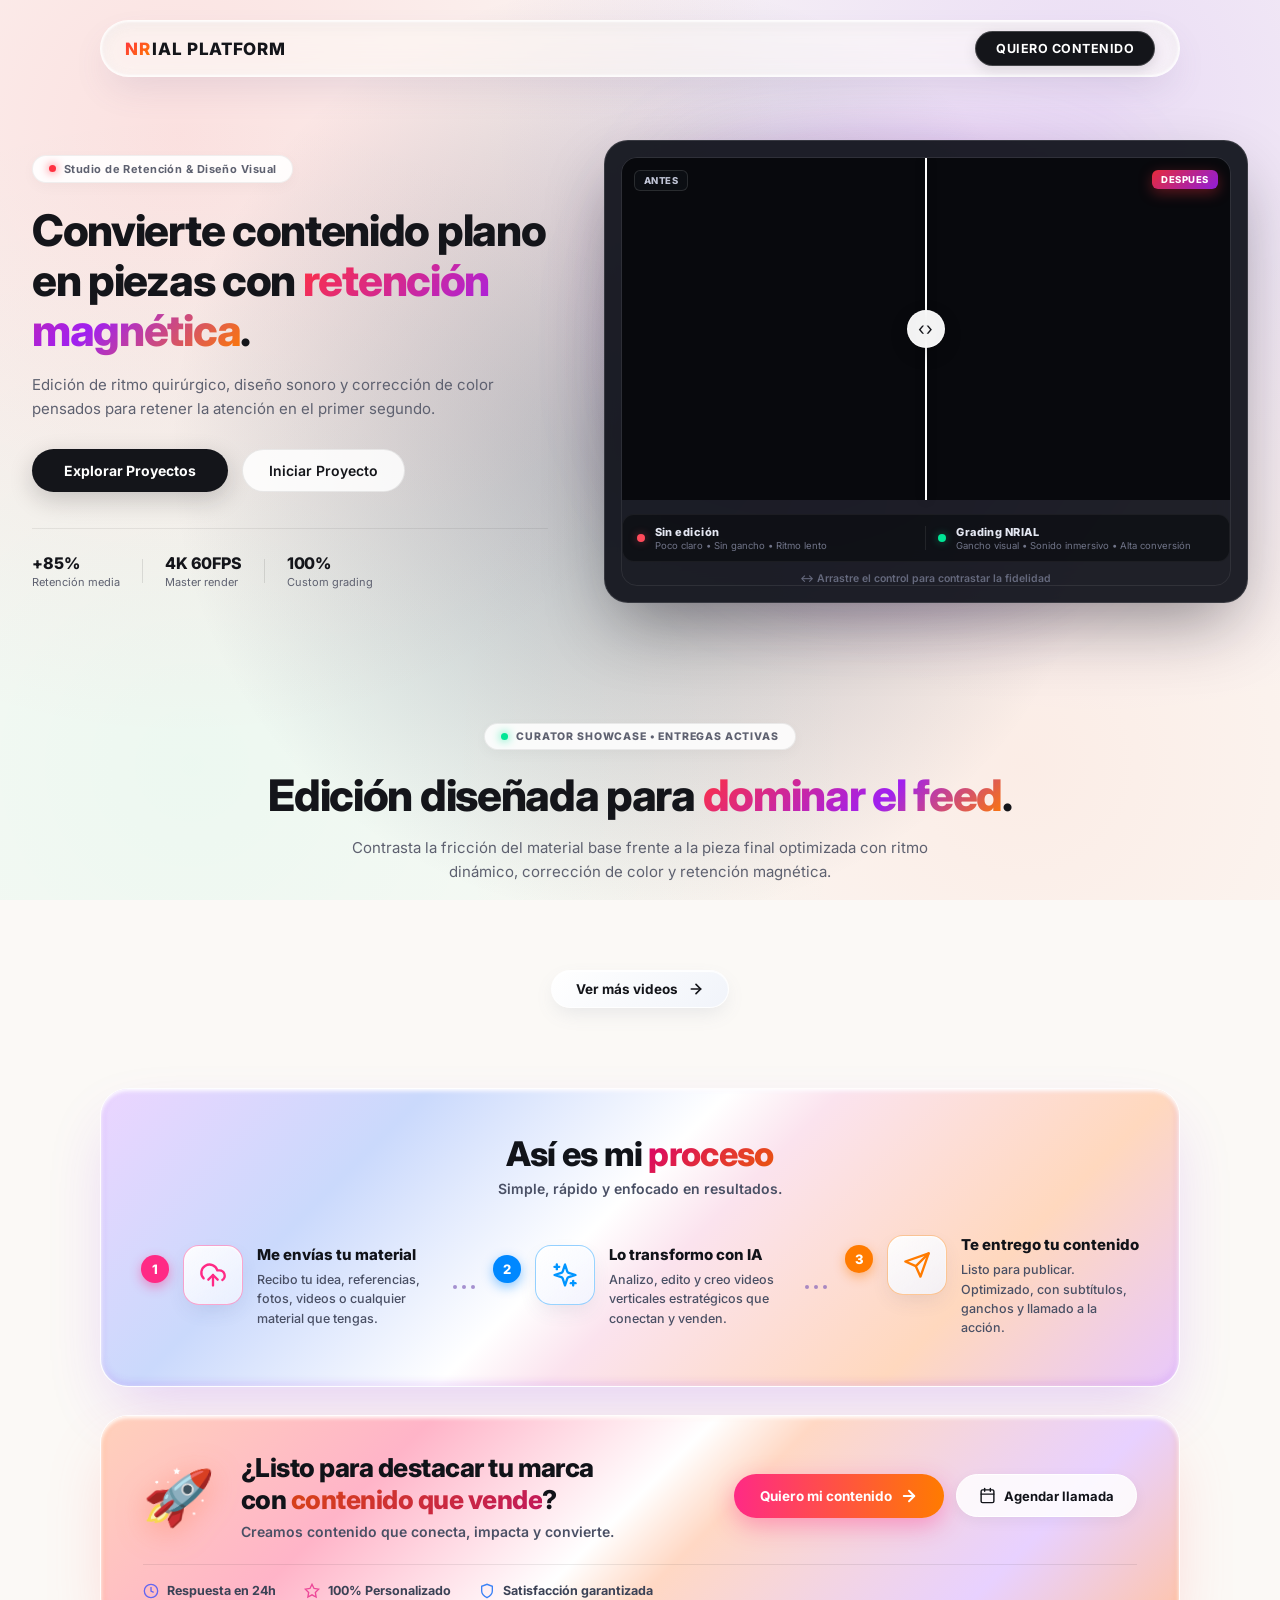
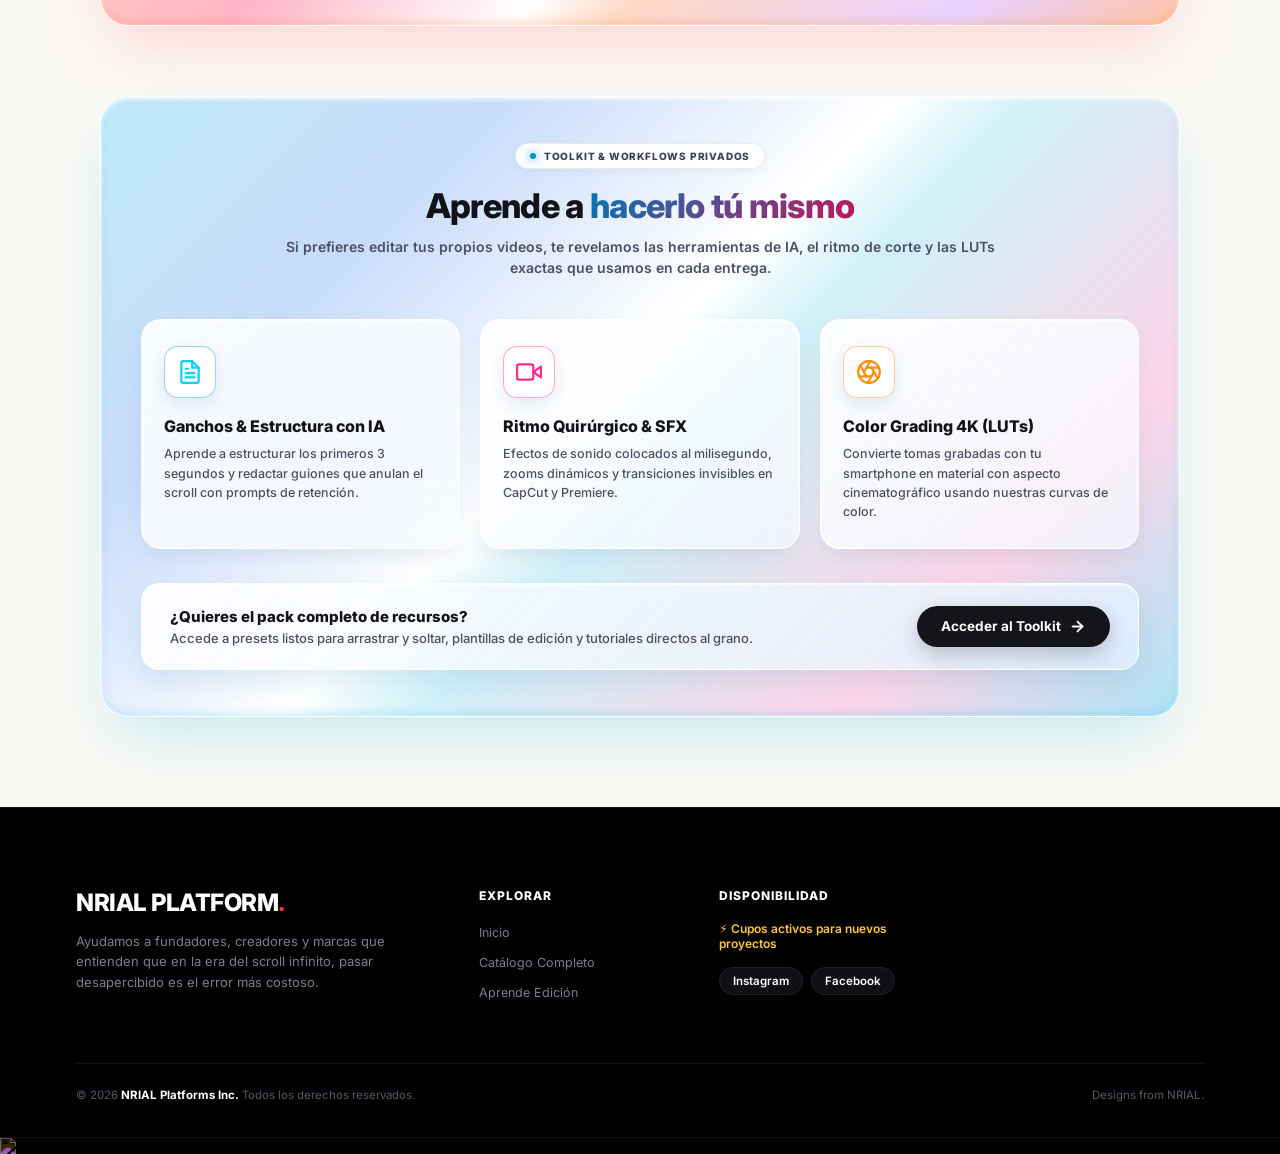
==== commit b59c4ed1: "DW" ====
--- a/index.html
+++ b/index.html
@@ -99,27 +99,30 @@
             <div class="badge-cinema badge-top-left">ANTES</div>
             <div class="badge-cinema badge-top-right">DESPUES</div>
             
-            <div class="comparator-16-9" data-comparison>
-              <img
-                class="media-layer"
-                src="assets/videoantes.webp"
-                alt="Antes"
-                draggable="false"
-              />
-              <div class="media-clip">
-                <img
-                  class="media-layer"
-                  src="assets/videodespues.webp"
-                  alt="Después"
-                  draggable="false"
-                />
-              </div>
-              <div class="slider-line"></div>
-              <div class="slider-handle">
-                <span>‹</span><span>›</span>
-              </div>
-            </div>
-          </div>
+        <div class="comparator-16-9" data-comparison>
+          <video
+            class="media-layer"
+            src="assets/antesvideo.webm"
+            autoplay
+            muted
+            loop
+            playsinline
+          ></video>
+          <div class="media-clip">
+            <video
+              class="media-layer"
+              src="assets/antesvideo.webm"
+              autoplay
+              muted
+              loop
+              playsinline
+            ></video>
+          </div>
+          <div class="slider-line"></div>
+          <div class="slider-handle">
+            <span>‹</span><span>›</span>
+          </div>
+        </div>
 
           <div class="monitor-footer">
             <div class="footer-split split-left">
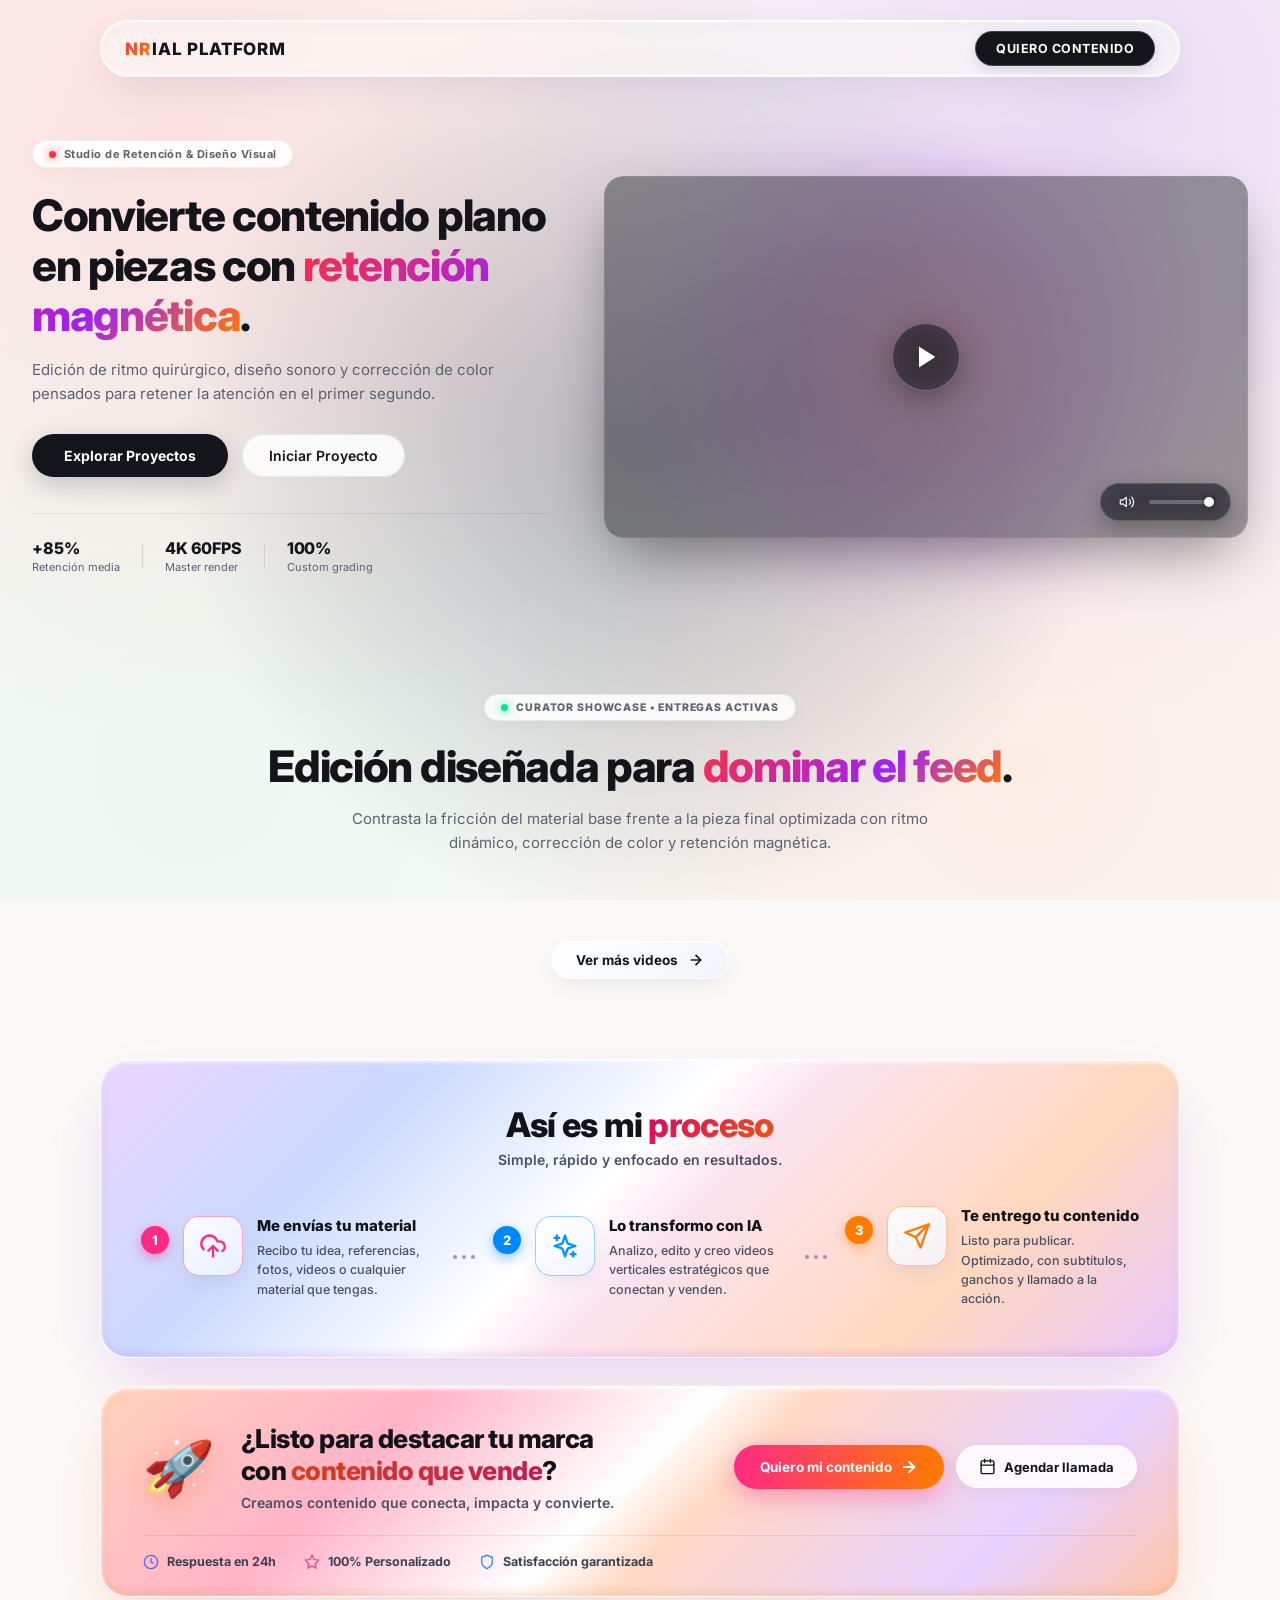
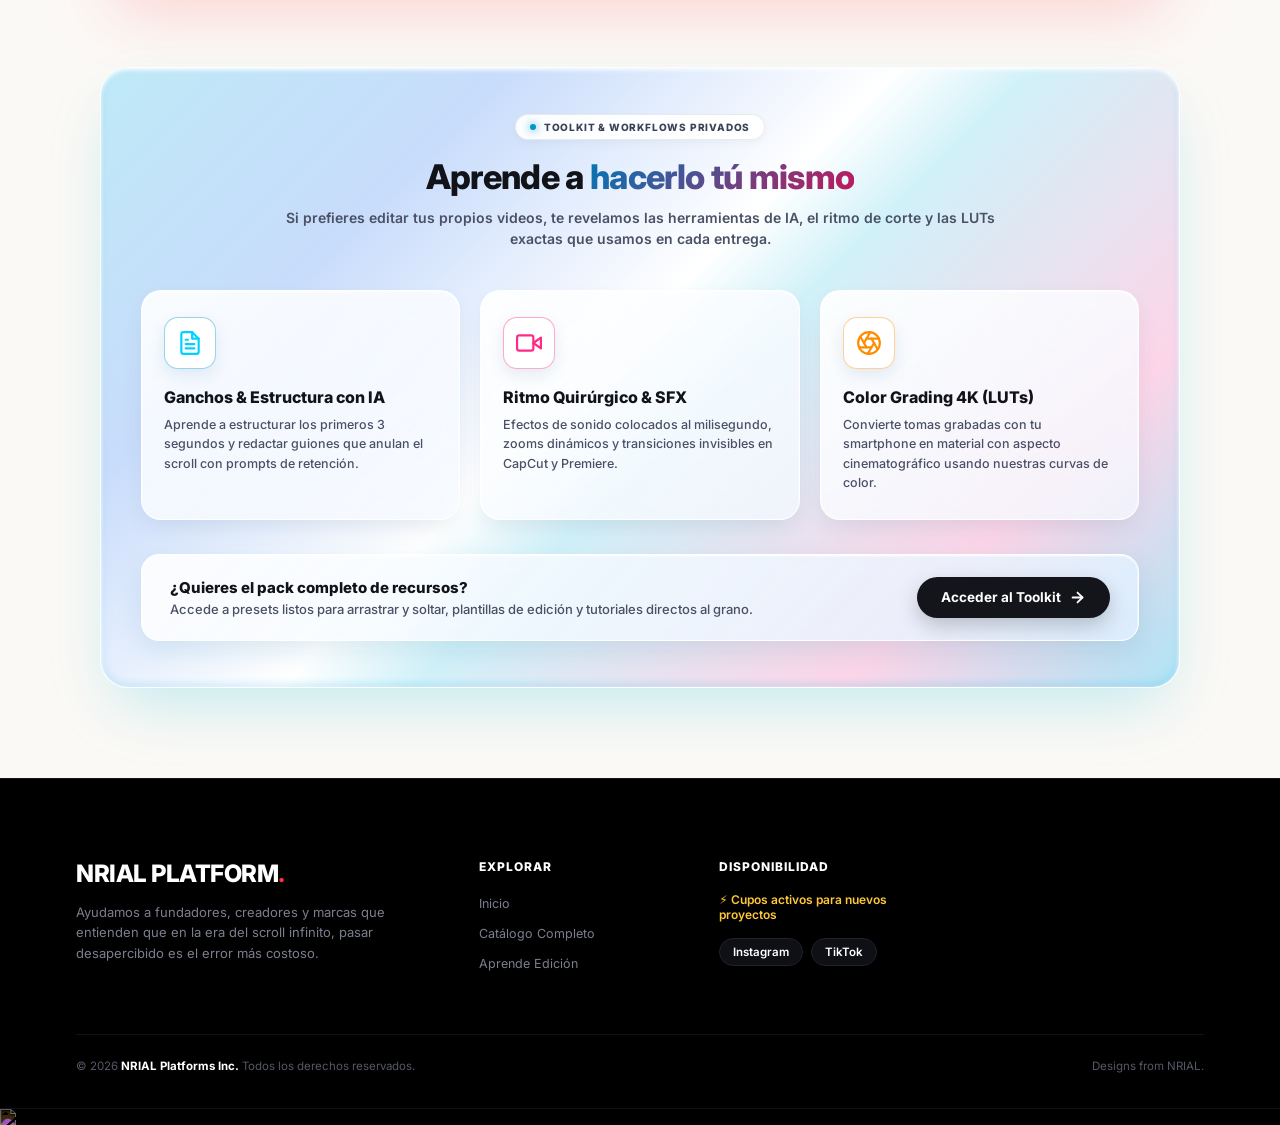
==== commit b4100880: "lasti" ====
--- a/index.html
+++ b/index.html
@@ -4,7 +4,6 @@
   <meta charset="utf-8" />
   <meta name="viewport" content="width=device-width, initial-scale=1" />
   <title>NRIAL PLATFORM</title>
-  
   <link rel="preconnect" href="https://fonts.googleapis.com">
   <link rel="preconnect" href="https://fonts.gstatic.com" crossorigin>
   <link href="https://fonts.googleapis.com/css2?family=Inter:wght@400;500;600;700;800&family=Syne:wght@700;800&display=swap" rel="stylesheet">
@@ -16,31 +15,6 @@
        BARRA DE NAVEGACIÓN: LIQUID GLASS CAPSULE
   ========================================== -->
   <header class="navbar liquidglass-nav">
-    <svg class="glass-surface__filter" xmlns="http://www.w3.org/2000/svg" aria-hidden="true">
-      <defs>
-        <filter id="glass-filter-_r_b_" color-interpolation-filters="sRGB" x="0%" y="0%" width="100%" height="100%">
-          <feImage
-            x="0"
-            y="0"
-            width="100%"
-            height="100%"
-            preserveAspectRatio="none"
-            result="map"
-            href="[data-uri]"
-          />
-          <feDisplacementMap in="SourceGraphic" in2="map" id="redchannel" result="dispRed" scale="-20" xChannelSelector="R" yChannelSelector="G"></feDisplacementMap>
-          <feColorMatrix in="dispRed" type="matrix" values="1 0 0 0 0 0 0 0 0 0 0 0 0 0 0 0 0 0 1 0" result="red"></feColorMatrix>
-          <feDisplacementMap in="SourceGraphic" in2="map" id="greenchannel" result="dispGreen" scale="-24" xChannelSelector="R" yChannelSelector="G"></feDisplacementMap>
-          <feColorMatrix in="dispGreen" type="matrix" values="0 0 0 0 0 0 1 0 0 0 0 0 0 0 0 0 0 0 1 0" result="green"></feColorMatrix>
-          <feDisplacementMap in="SourceGraphic" in2="map" id="bluechannel" result="dispBlue" scale="-28" xChannelSelector="R" yChannelSelector="G"></feDisplacementMap>
-          <feColorMatrix in="dispBlue" type="matrix" values="0 0 0 0 0 0 0 0 0 0 0 0 1 0 0 0 0 0 1 0" result="blue"></feColorMatrix>
-          <feBlend in="red" in2="green" mode="screen" result="rg"></feBlend>
-          <feBlend in="rg" in2="blue" mode="screen" result="output"></feBlend>
-          <feGaussianBlur in="output" stdDeviation="2.5"></feGaussianBlur>
-        </filter>
-      </defs>
-    </svg>
-
     <div class="nav-container">
       <a href="index.html" class="brand">
         <span class="brand-glow">NR</span>IAL PLATFORM
@@ -50,7 +24,7 @@
   </header>
 
   <!-- =========================================
-       1. HERO CINE REDISEÑADO (16:9 STUDIO MONITOR)
+       1. HERO CINE (REPRODUCTOR STREAMING)
   ========================================== -->
   <section class="hero-wrapper">
     <div class="hero-grid">
@@ -90,83 +64,69 @@
         </div>
       </div>
 
-      <!-- LADO DERECHO: MONITOR -->
+      <!-- LADO DERECHO: PANTALLA DE VIDEO MINIMALISTA -->
       <div class="hero-right">
         <div class="hero-ambient-glow"></div>
         
-        <div class="studio-monitor-frame">
-          <div class="comparator-outer">
-            <div class="badge-cinema badge-top-left">ANTES</div>
-            <div class="badge-cinema badge-top-right">DESPUES</div>
-            
-        <div class="comparator-16-9" data-comparison>
+        <div class="video-glass-container is-paused" id="videoWrapper">
           <video
-            class="media-layer"
+            id="heroMainVideo"
+            class="hero-video-player"
             src="assets/antesvideo.webm"
-            autoplay
-            muted
             loop
             playsinline
+            preload="auto"
           ></video>
-          <div class="media-clip">
-            <video
-              class="media-layer"
-              src="assets/antesvideo.webm"
-              autoplay
-              muted
-              loop
-              playsinline
-            ></video>
-          </div>
-          <div class="slider-line"></div>
-          <div class="slider-handle">
-            <span>‹</span><span>›</span>
-          </div>
-        </div>
-
-          <div class="monitor-footer">
-            <div class="footer-split split-left">
-              <span class="split-dot dot-red"></span>
-              <div class="split-meta">
-                <span class="split-title">Sin edición</span>
-                <span class="split-desc">Poco claro • Sin gancho • Ritmo lento</span>
-              </div>
-            </div>
-            <div class="footer-split-divider"></div>
-            <div class="footer-split split-right">
-              <span class="split-dot dot-green"></span>
-              <div class="split-meta">
-                <span class="split-title">Grading NRIAL</span>
-                <span class="split-desc">Gancho visual • Sonido inmersivo • Alta conversión</span>
-              </div>
-            </div>
-          </div>
-
-          <div class="slider-hint">
-            <span>↔ Arrastre el control para contrastar la fidelidad</span>
-          </div>
-        </div>
-      </div>
-
-    </div>
-  </section>
+
+          <!-- Botón Central Minimalista (Play / Pausa) -->
+          <button type="button" id="btnCenterPlay" class="center-play-btn" aria-label="Reproducir o pausar">
+            <svg id="iconCenterPlay" width="28" height="28" viewBox="0 0 24 24" fill="currentColor">
+              <polygon points="6 3 20 12 6 21 6 3" />
+            </svg>
+            <svg id="iconCenterPause" width="26" height="26" viewBox="0 0 24 24" fill="currentColor" style="display: none;">
+              <rect x="5" y="4" width="4" height="16" rx="1.5" />
+              <rect x="15" y="4" width="4" height="16" rx="1.5" />
+            </svg>
+          </button>
+
+          <!-- Control de Volumen Minimalista (Solo visible al pausar) -->
+          <div class="minimal-volume-glass" id="volumeControl">
+            <button type="button" id="btnMuteToggle" class="vol-icon-btn" aria-label="Silenciar o volumen">
+              <svg id="iconVolume" width="16" height="16" viewBox="0 0 24 24" fill="none" stroke="currentColor" stroke-width="2" stroke-linecap="round" stroke-linejoin="round">
+                <polygon points="11 5 6 9 2 9 2 15 6 15 11 19 11 5"></polygon>
+                <path id="volWaves" d="M19.07 4.93a10 10 0 0 1 0 14.14M15.54 8.46a5 5 0 0 1 0 7.07"></path>
+              </svg>
+            </button>
+            <input
+              type="range"
+              id="volumeSlider"
+              class="mini-slider"
+              min="0"
+              max="1"
+              step="0.05"
+              value="1"
+              aria-label="Ajustar volumen"
+            />
+          </div>
+        </div>
+      </div>
+
+    </div> <!-- CIERRA .hero-grid -->
+  </section> <!-- CIERRA .hero-wrapper -->
 
   <!-- =========================================
        2. SECCIÓN GALERÍA (SHOWROOM STUDIO)
   ========================================== -->
   <section class="gallery-section" id="galeria">
     <div class="gallery-container">
-
       <div class="showcase-header">
         <div class="showcase-badge">
           <span class="badge-pulse"></span>
           <span>CURATOR SHOWCASE • ENTREGAS ACTIVAS</span>
         </div>
-
         <h2 class="showcase-title">
           Edición diseñada para <span class="gradient-brand">dominar el feed</span>.
         </h2>
-
         <p class="showcase-desc">
           Contrasta la fricción del material base frente a la pieza final optimizada con ritmo dinámico, corrección de color y retención magnética.
         </p>
@@ -193,7 +153,7 @@
   ========================================== -->
   <section class="process-section" id="contacto">
     <div class="process-container">
-
+      
       <!-- TARJETA: ASÍ ES MI PROCESO -->
       <div class="card-process-flow">
         <div class="process-header">
@@ -204,7 +164,6 @@
         </div>
 
         <div class="process-steps">
-          <!-- PASO 1 -->
           <div class="step-card">
             <div class="step-badge badge-step-1">1</div>
             <div class="step-icon-box icon-box-1">
@@ -224,7 +183,6 @@
             <span></span><span></span><span></span>
           </div>
 
-          <!-- PASO 2 -->
           <div class="step-card">
             <div class="step-badge badge-step-2">2</div>
             <div class="step-icon-box icon-box-2">
@@ -246,7 +204,6 @@
             <span></span><span></span><span></span>
           </div>
 
-          <!-- PASO 3 -->
           <div class="step-card">
             <div class="step-badge badge-step-3">3</div>
             <div class="step-icon-box icon-box-3">
@@ -263,14 +220,13 @@
         </div>
       </div>
 
-      <!-- TARJETA: BANNER DE LANZAMIENTO (COHETE) -->
+      <!-- TARJETA: BANNER DE LANZAMIENTO -->
       <div class="card-launch-cta">
         <div class="cta-top-row">
           <div class="rocket-col">
             <div class="rocket-glow"></div>
             <div class="rocket-emoji">🚀</div>
           </div>
-
           <div class="cta-text-col">
             <h2 class="cta-headline">
               ¿Listo para destacar tu marca <br />
@@ -278,7 +234,6 @@
             </h2>
             <p class="cta-description">Creamos contenido que conecta, impacta y convierte.</p>
           </div>
-
           <div class="cta-buttons-col">
             <a href="https://wa.me/" target="_blank" rel="noopener" class="btn-gradient-launch">
               <span>Quiero mi contenido</span>
@@ -287,7 +242,6 @@
                 <polyline points="12 5 19 12 12 19"></polyline>
               </svg>
             </a>
-
             <a href="https://wa.me/" target="_blank" rel="noopener" class="btn-outline-call">
               <svg width="17" height="17" viewBox="0 0 24 24" fill="none" stroke="currentColor" stroke-width="2" stroke-linecap="round" stroke-linejoin="round">
                 <rect x="3" y="4" width="18" height="18" rx="2" ry="2"></rect>
@@ -299,7 +253,6 @@
             </a>
           </div>
         </div>
-
         <div class="cta-perks-row">
           <div class="perk-item">
             <svg width="16" height="16" viewBox="0 0 24 24" fill="none" stroke="#6366f1" stroke-width="2">
@@ -308,14 +261,12 @@
             </svg>
             <span>Respuesta en 24h</span>
           </div>
-
           <div class="perk-item">
             <svg width="16" height="16" viewBox="0 0 24 24" fill="none" stroke="#ec4899" stroke-width="2">
               <polygon points="12 2 15.09 8.26 22 9.27 17 14.14 18.18 21.02 12 17.77 5.82 21.02 7 14.14 2 9.27 8.91 8.26 12 2"></polygon>
             </svg>
             <span>100% Personalizado</span>
           </div>
-
           <div class="perk-item">
             <svg width="16" height="16" viewBox="0 0 24 24" fill="none" stroke="#3b82f6" stroke-width="2">
               <path d="M12 22s8-4 8-10V5l-8-3-8 3v7c0 6 8 10 8 10z"></path>
@@ -334,8 +285,6 @@
   <section class="diy-section" id="aprende">
     <div class="diy-container">
       <div class="card-diy">
-        
-        <!-- CABECERA DE LA SECCIÓN -->
         <div class="diy-header">
           <div class="diy-pill-badge">
             <span class="diy-pulse-dot"></span>
@@ -348,8 +297,7 @@
             Si prefieres editar tus propios videos, te revelamos las herramientas de IA, el ritmo de corte y las LUTs exactas que usamos en cada entrega.
           </p>
         </div>
-
-        <!-- 3 PILARES O MÓDULOS -->
+        
         <div class="diy-grid">
           <div class="diy-item">
             <div class="diy-icon-box icon-diy-cyan">
@@ -393,7 +341,6 @@
           </div>
         </div>
 
-        <!-- BANNER DE ACCIÓN DEL TOOLKIT -->
         <div class="diy-banner-action">
           <div class="diy-banner-text">
             <h4>¿Quieres el pack completo de recursos?</h4>
@@ -407,13 +354,12 @@
             </svg>
           </a>
         </div>
-
       </div>
     </div>
   </section>
 
   <!-- =========================================
-       PIE DE PÁGINA TOTALMENTE EN NEGRO (#000000)
+       5. PIE DE PÁGINA TOTALMENTE EN NEGRO (#000000)
   ========================================== -->
   <footer class="footer-creative">
     <div class="footer-container">
@@ -440,8 +386,8 @@
             <span>⚡ Cupos activos para nuevos proyectos</span>
           </div>
           <div class="social-pills">
-            <a href="https://instagram.com/nrial.info" target="_blank" rel="noopener" class="social-pill">Instagram</a>
-            <a href="https://facebook.com/nrial" target="_blank" rel="noopener" class="social-pill">Facebook</a>
+            <a href="https://instagram.com" target="_blank" rel="noopener" class="social-pill">Instagram</a>
+            <a href="https://tiktok.com" target="_blank" rel="noopener" class="social-pill">TikTok</a>
           </div>
         </div>
       </div>
@@ -461,9 +407,7 @@
     </div>
   </footer>
 
-  <!-- =========================================
-       PLANTILLA REUTILIZABLE (CARTILLAS 3:4)
-  ========================================== -->
+  <!-- PLANTILLA REUTILIZABLE DE TARJETAS (CATÁLOGO) -->
   <template id="card-template">
     <article class="ig-card">
       <header class="post-header">
@@ -481,7 +425,7 @@
         </div>
         <button class="more" type="button" aria-label="Más opciones">•••</button>
       </header>
-
+      
       <div class="comparison-wrap">
         <div class="comparison" data-comparison>
           <img class="before-media" alt="Antes" draggable="false" loading="lazy" />
@@ -537,7 +481,7 @@
 
       <div class="caption">
         <strong>nrial.platforms</strong>
-        <span>Transformación visual real de alta fidelidad. 🔥</span>
+        <span>Transformación visual real de alta fidelidad. ⚡</span>
         <div class="hashtags">#Visuales #AntesYDespues #Nrial</div>
       </div>
 
--- a/styles.css
+++ b/styles.css
@@ -123,7 +123,7 @@
 }
 
 /* ======================================================
-   1. HERO CINE REDISEÑADO (STUDIO MONITOR)
+   1. HERO CINE (SECCIÓN SUPERIOR)
 ====================================================== */
 .hero-wrapper {
   max-width: 1360px;
@@ -268,7 +268,7 @@
   background: rgba(0, 0, 0, 0.1);
 }
 
-/* Lado derecho: Monitor de estudio */
+/* Lado derecho: Contenedor y Brillo Ambiental */
 .hero-right {
   position: relative;
   width: 100%;
@@ -276,161 +276,166 @@
 
 .hero-ambient-glow {
   position: absolute;
-  inset: -15px;
-  background: radial-gradient(circle at 45% 45%, rgba(255, 48, 64, 0.22), rgba(160, 32, 240, 0.18), transparent 70%);
-  filter: blur(34px);
+  inset: -20px;
+  background: radial-gradient(circle at 50% 50%, rgba(255, 48, 64, 0.22), rgba(160, 32, 240, 0.18), transparent 70%);
+  filter: blur(40px);
   z-index: 1;
   pointer-events: none;
 }
-
-.studio-monitor-frame {
-  position: relative;
-  z-index: 2;
-  background: rgba(18, 20, 28, 0.94);
-  border: 1px solid rgba(255, 255, 255, 0.12);
-  border-radius: 24px;
-  padding: 16px;
-  box-shadow: 0 30px 70px -15px rgba(10, 12, 20, 0.45);
-  backdrop-filter: blur(24px);
-  -webkit-backdrop-filter: blur(24px);
-}
-
-.comparator-outer {
-  position: relative;
-  width: 100%;
-  border-radius: 16px;
-  overflow: hidden;
-  border: 1px solid rgba(255, 255, 255, 0.08);
-}
-
-.badge-cinema {
-  position: absolute;
-  z-index: 10;
-  top: 12px;
-  font-size: 9.5px;
-  font-weight: 800;
-  letter-spacing: 0.06em;
-  padding: 4px 9px;
-  border-radius: 6px;
-  backdrop-filter: blur(8px);
-  -webkit-backdrop-filter: blur(8px);
-  pointer-events: none;
-}
-
-.badge-top-left {
-  left: 12px;
-  background: rgba(14, 16, 22, 0.75);
-  color: #c0c4d6;
-  border: 1px solid rgba(255, 255, 255, 0.12);
-}
-
-.badge-top-right {
-  right: 12px;
-  background: linear-gradient(135deg, rgba(255, 48, 64, 0.9), rgba(160, 32, 240, 0.9));
-  color: #ffffff;
-  box-shadow: 0 4px 14px rgba(255, 48, 64, 0.35);
-}
-
-.comparator-16-9 {
-  --split: 50%;
+/* ======================================================
+   REPRODUCTOR MINIMALISTA TRANSLÚCIDO
+====================================================== */
+.video-glass-container {
   position: relative;
   width: 100%;
   aspect-ratio: 16 / 9;
-  background: #08090d;
+  border-radius: 20px;
+  overflow: hidden;
+  background: rgba(10, 11, 16, 0.4);
+  backdrop-filter: blur(20px);
+  -webkit-backdrop-filter: blur(20px);
+  border: 1px solid rgba(255, 255, 255, 0.08);
+  box-shadow: 0 24px 60px -15px rgba(0, 0, 0, 0.45);
+  cursor: pointer;
   user-select: none;
-  touch-action: pan-y;
-  cursor: ew-resize;
-}
-
-.media-layer {
-  position: absolute;
-  inset: 0;
+  z-index: 2;
+  transition: transform 0.3s ease, box-shadow 0.3s ease;
+}
+
+.hero-video-player {
   width: 100%;
   height: 100%;
   object-fit: cover;
+  display: block;
+  pointer-events: none; /* Permite que el click active el contenedor */
+}
+
+/* Botón Central Flotante */
+.center-play-btn {
+  position: absolute;
+  top: 50%;
+  left: 50%;
+  transform: translate(-50%, -50%) scale(1);
+  width: 68px;
+  height: 68px;
+  border-radius: 50%;
+  background: rgba(18, 20, 28, 0.45);
+  backdrop-filter: blur(16px);
+  -webkit-backdrop-filter: blur(16px);
+  border: 1px solid rgba(255, 255, 255, 0.25);
+  color: #ffffff;
+  display: grid;
+  place-items: center;
+  cursor: pointer;
+  box-shadow: 0 8px 30px rgba(0, 0, 0, 0.35);
+  opacity: 1;
+  pointer-events: auto;
+  transition: opacity 0.35s cubic-bezier(0.16, 1, 0.3, 1), 
+              transform 0.35s cubic-bezier(0.16, 1, 0.3, 1), 
+              background 0.2s ease;
+  z-index: 5;
+}
+
+.center-play-btn:hover {
+  background: rgba(255, 255, 255, 0.18);
+  transform: translate(-50%, -50%) scale(1.08);
+}
+
+/* Se oculta por completo cuando el video está reproduciéndose */
+.video-glass-container.is-playing .center-play-btn {
+  opacity: 0;
+  transform: translate(-50%, -50%) scale(0.85);
   pointer-events: none;
 }
 
-.media-clip {
+/* Cápsula de Volumen Minimalista (desvanecida por defecto) */
+.minimal-volume-glass {
   position: absolute;
-  inset: 0;
-  width: 100%;
-  height: 100%;
-  z-index: 2;
-  overflow: hidden;
-  clip-path: inset(0 0 0 var(--split, 50%));
+  bottom: 16px;
+  right: 16px;
+  padding: 6px 14px;
+  display: flex;
+  align-items: center;
+  gap: 8px;
+  border-radius: 9999px;
+  background: rgba(15, 17, 24, 0.5);
+  backdrop-filter: blur(16px);
+  -webkit-backdrop-filter: blur(16px);
+  border: 1px solid rgba(255, 255, 255, 0.15);
+  box-shadow: 0 8px 24px rgba(0, 0, 0, 0.3);
+  z-index: 6;
+  opacity: 0;
+  transform: translateY(8px);
   pointer-events: none;
-}
-
-.monitor-footer {
+  transition: opacity 0.35s cubic-bezier(0.16, 1, 0.3, 1), 
+              transform 0.35s cubic-bezier(0.16, 1, 0.3, 1);
+}
+
+/* Solo se hace visible cuando el video está pausado */
+.video-glass-container.is-paused .minimal-volume-glass {
+  opacity: 1;
+  transform: translateY(0);
+  pointer-events: auto;
+}
+
+.vol-icon-btn {
+  background: transparent;
+  border: none;
+  color: #ffffff;
+  width: 24px;
+  height: 24px;
   display: grid;
-  grid-template-columns: 1fr auto 1fr;
-  gap: 12px;
-  align-items: center;
-  margin-top: 14px;
-  padding: 10px 14px;
-  background: rgba(8, 9, 13, 0.6);
-  border-radius: 12px;
-  border: 1px solid rgba(255, 255, 255, 0.05);
-}
-
-.footer-split {
-  display: flex;
-  align-items: center;
-  gap: 10px;
-}
-
-.split-meta {
-  display: flex;
-  flex-direction: column;
-}
-
-.split-title {
-  font-size: 11px;
-  font-weight: 800;
-  letter-spacing: 0.04em;
-  color: #e4e7f2;
-}
-
-.split-desc {
-  font-size: 9.5px;
-  color: #72768a;
-  margin-top: 1px;
-}
-
-.split-dot {
-  width: 8px;
-  height: 8px;
+  place-items: center;
+  cursor: pointer;
+  padding: 0;
+  opacity: 0.85;
+  transition: opacity 0.2s ease, transform 0.2s ease;
+}
+
+.vol-icon-btn:hover {
+  opacity: 1;
+  transform: scale(1.1);
+}
+
+/* Slider de volumen fino y discreto */
+.mini-slider {
+  -webkit-appearance: none;
+  appearance: none;
+  width: 65px;
+  height: 4px;
+  background: rgba(255, 255, 255, 0.25);
+  border-radius: 999px;
+  outline: none;
+  cursor: pointer;
+}
+
+.mini-slider::-webkit-slider-thumb {
+  -webkit-appearance: none;
+  appearance: none;
+  width: 10px;
+  height: 10px;
   border-radius: 50%;
-  flex-shrink: 0;
-}
-
-.dot-red {
-  background: #ff4a5a;
-  box-shadow: 0 0 8px rgba(255, 74, 90, 0.4);
-}
-
-.dot-green {
-  background: #00e696;
-  box-shadow: 0 0 8px rgba(0, 230, 150, 0.4);
-}
-
-.footer-split-divider {
-  width: 1px;
-  height: 24px;
-  background: rgba(255, 255, 255, 0.08);
-}
-
-.slider-hint {
-  text-align: center;
-  font-size: 10.5px;
-  font-weight: 600;
-  color: #65697d;
-  margin-top: 10px;
+  background: #ffffff;
+  box-shadow: 0 0 5px rgba(0, 0, 0, 0.5);
+  cursor: pointer;
+  transition: transform 0.15s ease;
+}
+
+.mini-slider::-webkit-slider-thumb:hover {
+  transform: scale(1.3);
+}
+
+.mini-slider::-moz-range-thumb {
+  width: 10px;
+  height: 10px;
+  border-radius: 50%;
+  background: #ffffff;
+  border: none;
+  cursor: pointer;
 }
 
 /* ======================================================
-   SLIDER (LÍNEA Y MANIJA)
+   SLIDER (LÍNEA Y MANIJA PARA TARJETAS DEL CATÁLOGO)
 ====================================================== */
 .slider-line {
   position: absolute;
@@ -832,6 +837,7 @@
 .dot {
   color: #aaa;
 }
+
 /* ======================================================
    3. SECCIÓN: PROCESO + BANNER (EFECTO METÁLICO CROMÁTICO)
 ====================================================== */
@@ -853,7 +859,6 @@
    TARJETA 1: ASÍ ES MI PROCESO (TITANIO HOLOGRÁFICO NEÓN)
 ------------------------------------------------------ */
 .card-process-flow {
-  /* Efecto metálico multi-parada de esquina a esquina */
   background: linear-gradient(
     135deg,
     #ebd5ff 0%,
@@ -981,7 +986,6 @@
    TARJETA 2: BANNER DE LANZAMIENTO (SUNSET CHROME)
 ------------------------------------------------------ */
 .card-launch-cta {
-  /* Degradado metálico cálido de alto contraste */
   background: linear-gradient(
     135deg,
     #ffd1bb 0%,
@@ -1138,7 +1142,6 @@
 }
 
 .card-diy {
-  /* Degradado metálico cian y aguamarina iridiscente */
   background: linear-gradient(
     135deg,
     #bee9f7 0%,
@@ -1571,17 +1574,20 @@
     gap: 14px;
   }
 
-  .monitor-footer {
-    grid-template-columns: 1fr;
-    gap: 8px;
-  }
-
-  .footer-split-divider {
-    display: none;
-  }
-
   .hero-ambient-glow {
     display: none;
+  }
+
+  /* Ajuste de controles flotantes en pantalla táctil */
+  .video-controls-glass {
+    bottom: 12px;
+    width: calc(100% - 20px);
+    padding: 6px 12px;
+    gap: 8px;
+  }
+
+  .glass-volume-slider {
+    width: 55px;
   }
 
   .gallery-section {
